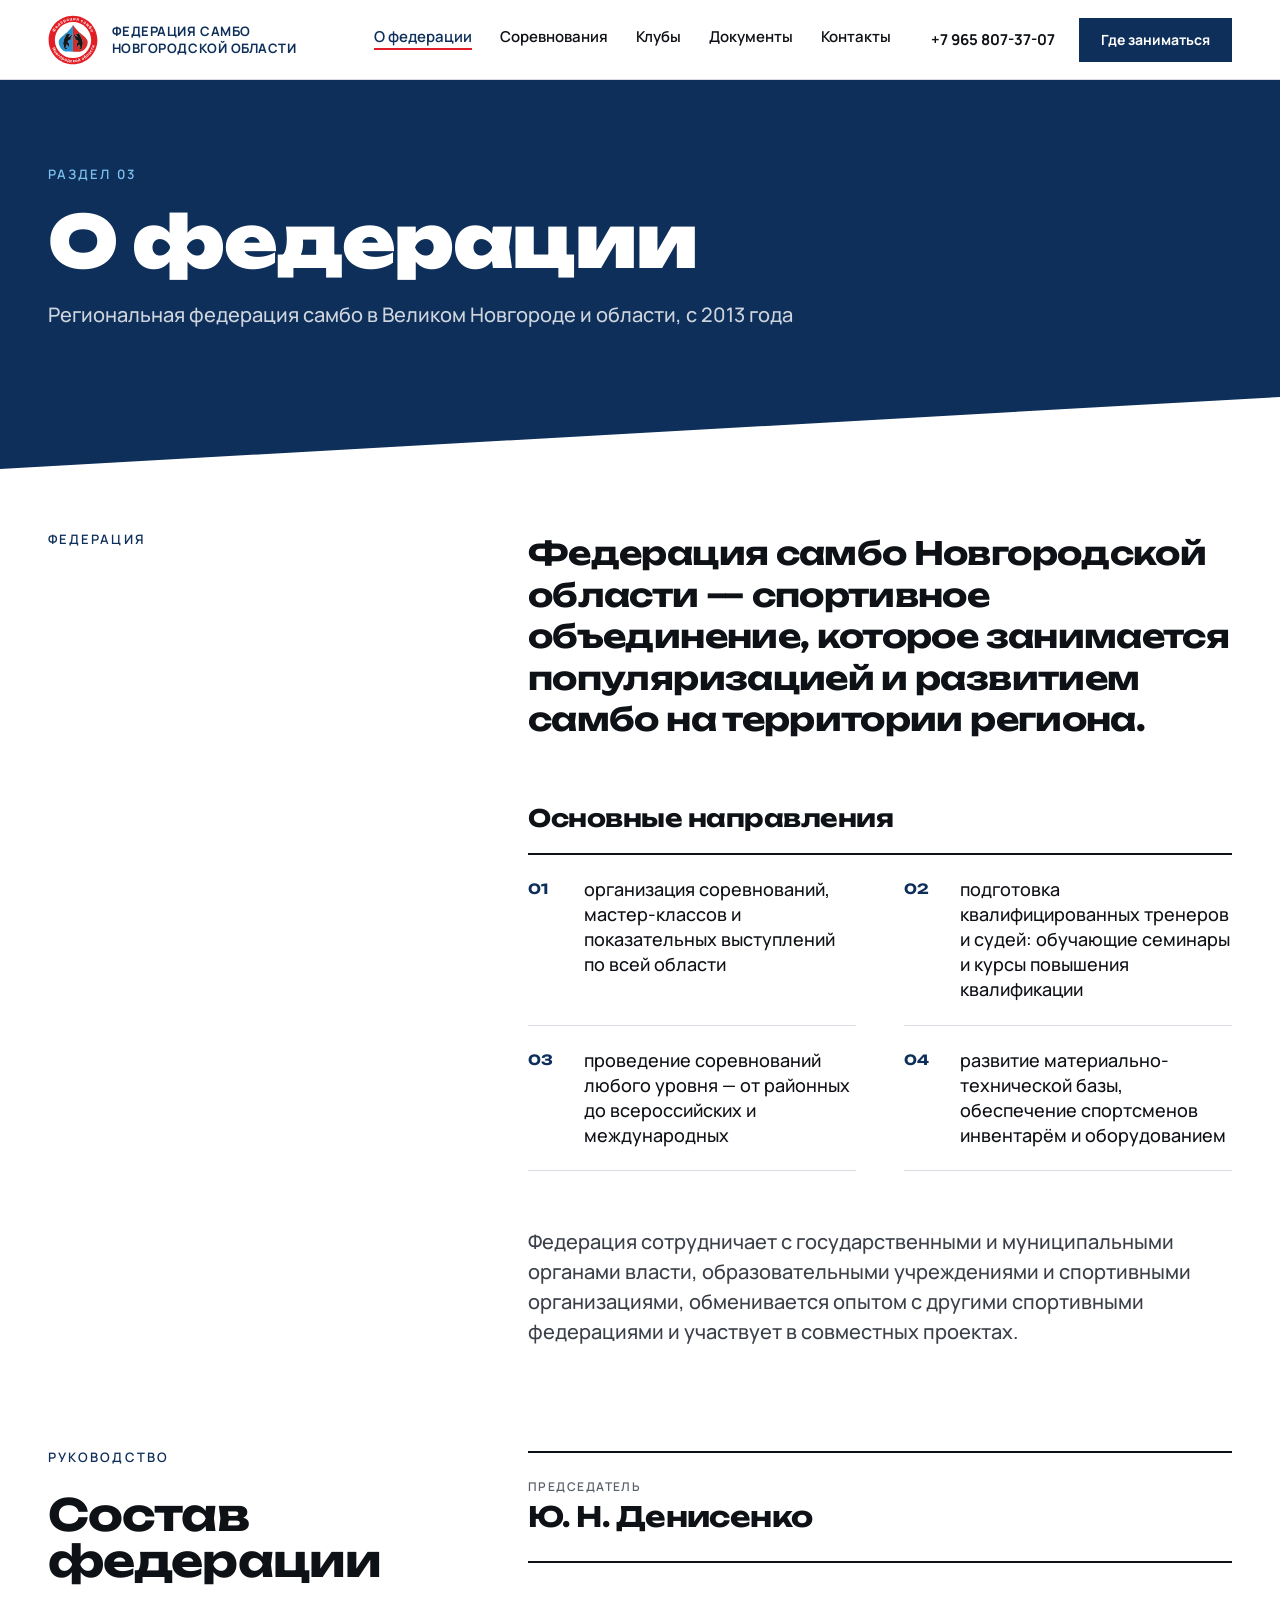
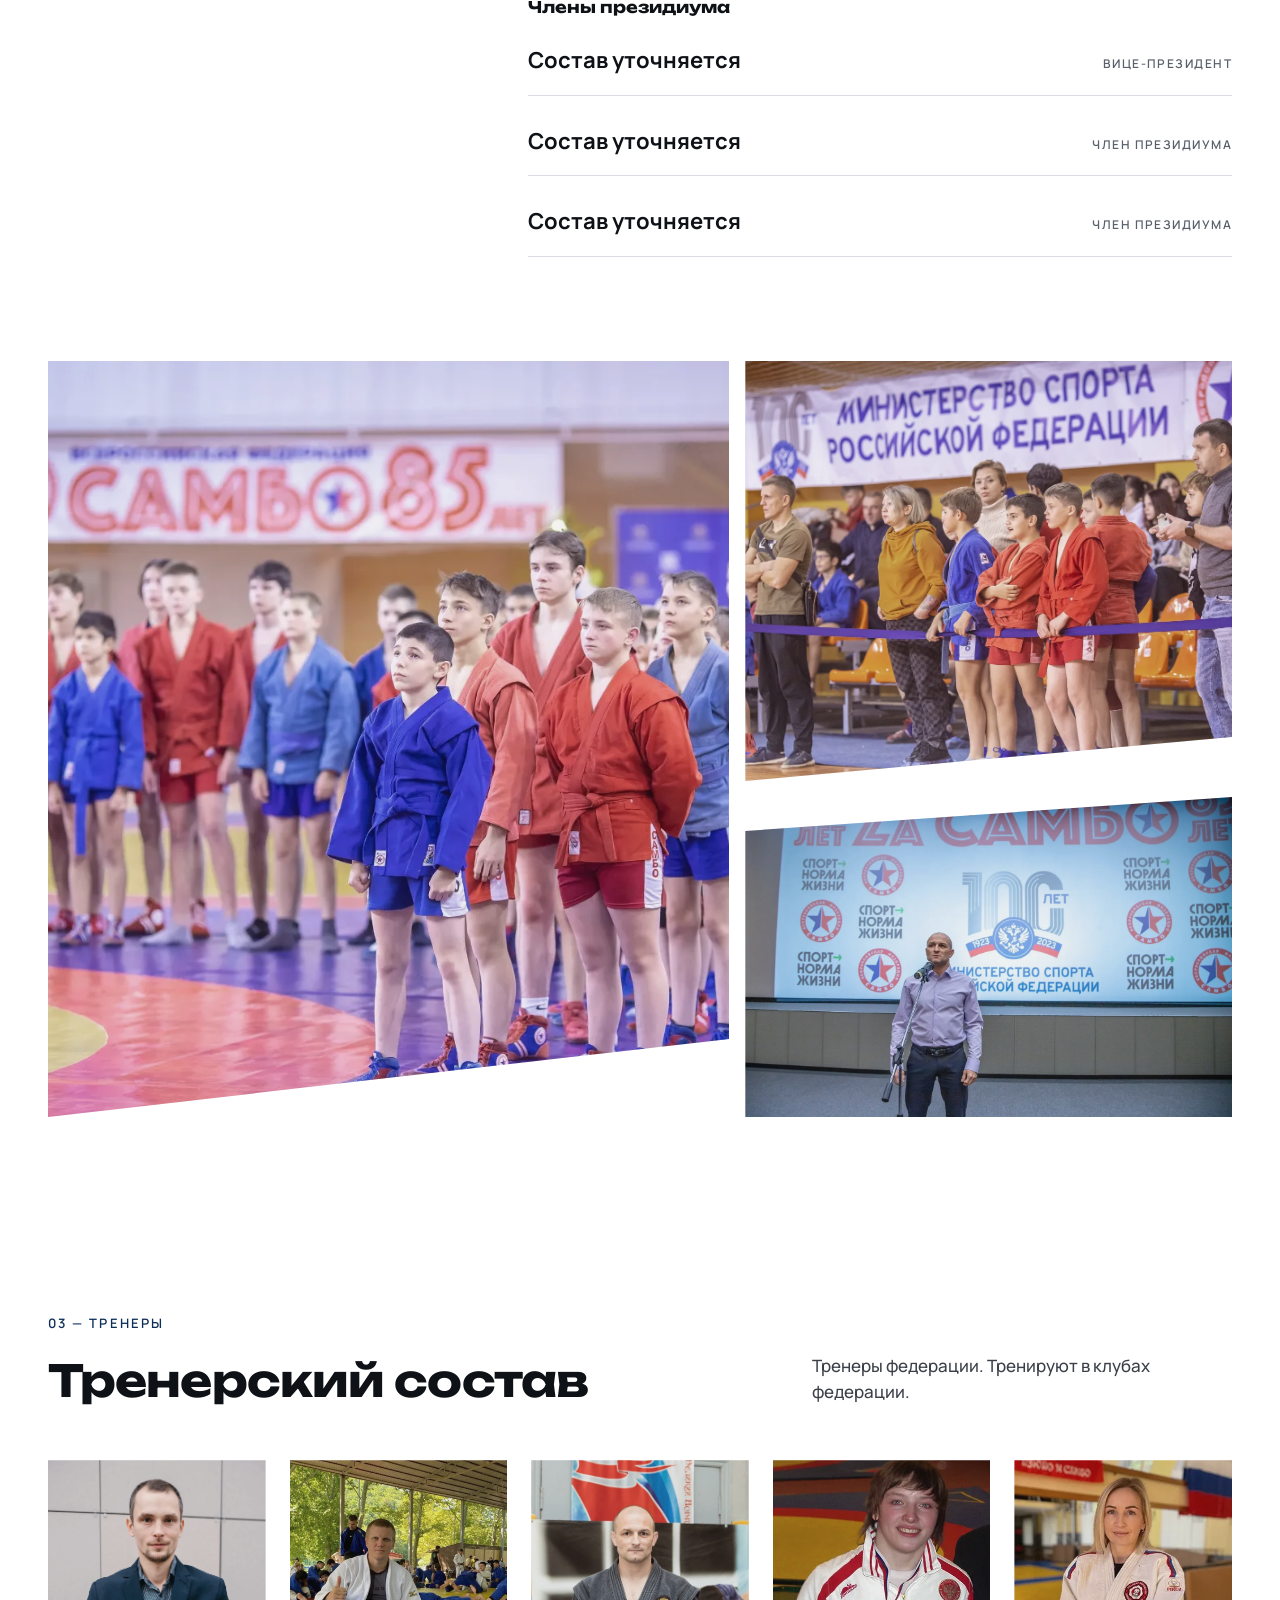
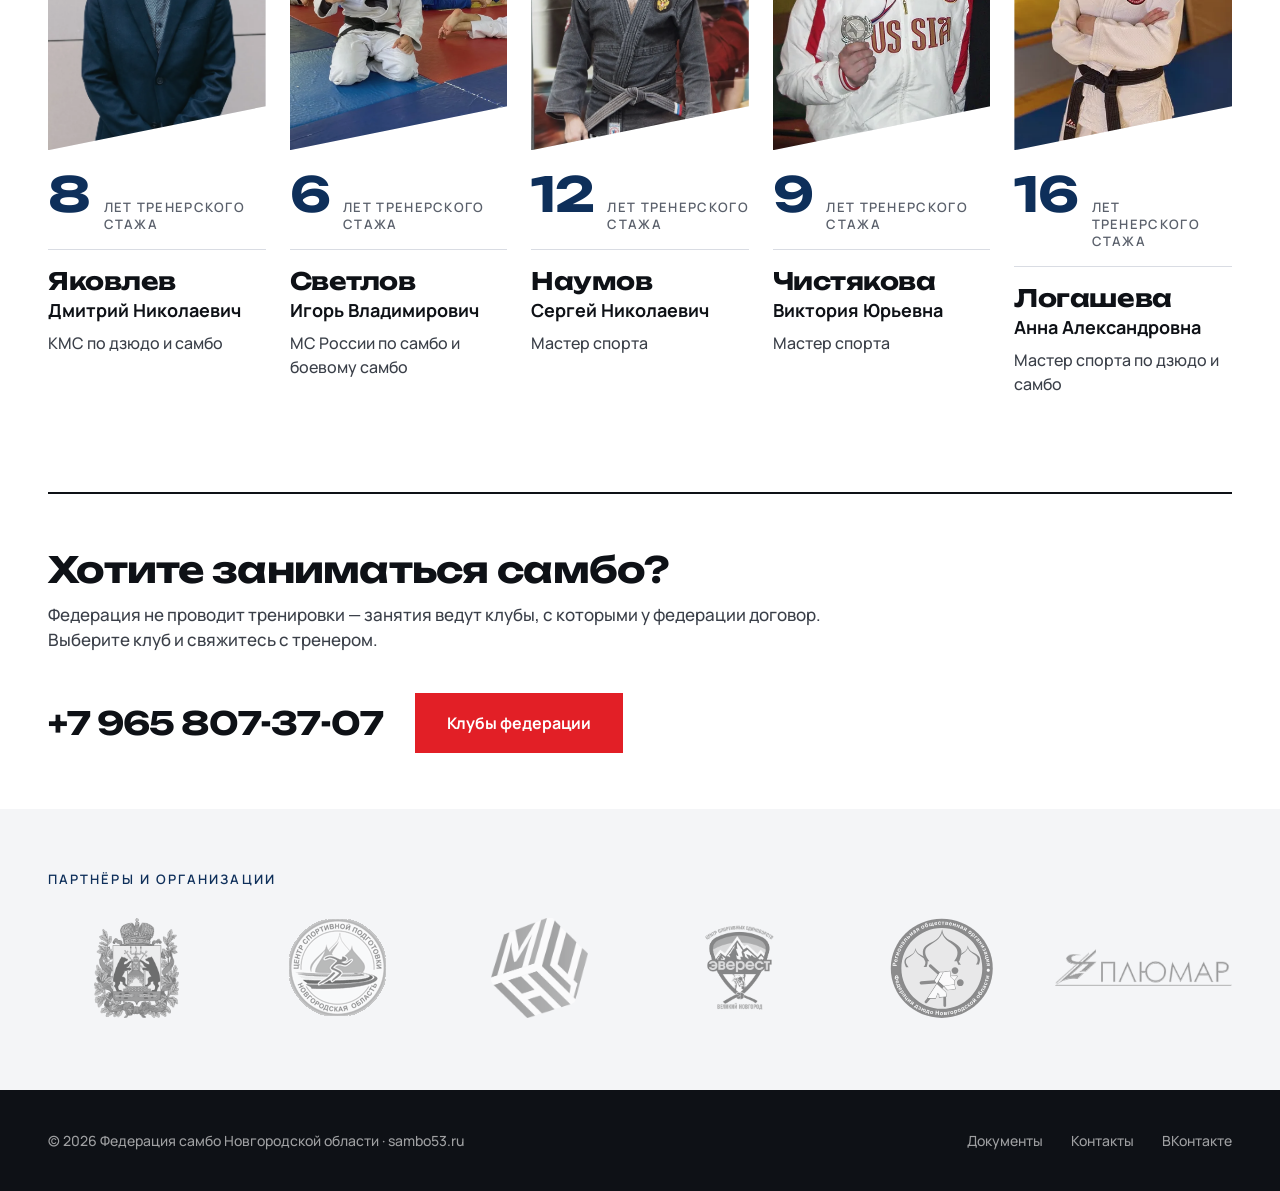
==== about.html @ 4a356601 "Сайт Федерации самбо Новгородской области — драфт 05.10.2026 Близнец judo53: та же разметка и сборщи" ====
<!doctype html>
<html lang="ru">
<head>
<meta charset="utf-8">
<meta name="viewport" content="width=device-width, initial-scale=1">
<title>О федерации — Федерация самбо Новгородской области</title>
<meta name="description" content="Федерация самбо Новгородской области: задачи, руководство, тренерский состав.">
<link rel="preconnect" href="https://fonts.googleapis.com">
<link rel="preconnect" href="https://fonts.gstatic.com" crossorigin>
<link href="https://fonts.googleapis.com/css2?family=Unbounded:wght@500;700;900&family=Manrope:wght@400;500;600;700&display=swap" rel="stylesheet">
<link rel="stylesheet" href="assets/site.css">
</head>
<body>
<header class="top wrap">
  <a class="brand" href="index.html">
    <img src="images/logo.svg" alt="Логотип федерации самбо Новгородской области">
    <span>Федерация самбо<br>Новгородской области</span>
  </a>
  <nav class="nav"><a href="about.html" class="active">О федерации</a><a href="events.html">Соревнования</a><a href="index.html#clubs">Клубы</a><a href="documents.html">Документы</a><a href="contacts.html">Контакты</a></nav>
  <div class="top-right">
    <a class="tel" href="tel:+79658073707">+7 965 807-37-07</a>
    <a class="btn btn-blue" href="index.html#clubs">Где заниматься</a>
    <a class="tel-sm" href="tel:+79658073707" aria-label="Позвонить">Тел</a>
    <button class="burger" aria-label="Меню" onclick="document.getElementById('mnav').classList.toggle('open')"><span></span><span></span><span></span></button>
  </div>
</header>
<nav class="mnav" id="mnav" onclick="this.classList.remove('open')"><a href="about.html" class="active">О федерации</a><a href="events.html">Соревнования</a><a href="index.html#clubs">Клубы</a><a href="documents.html">Документы</a><a href="contacts.html">Контакты</a></nav>
<section class="phero">
  <div class="eyebrow light">Раздел 03</div>
  <h1>О федерации</h1>
  <p>Региональная федерация самбо в Великом Новгороде и области, с 2013 года</p>
</section>
<section class="sec two">
  <div class="eyebrow">Федерация</div>
  <div>
    <p class="about-big">Федерация самбо Новгородской области — спортивное объединение, которое занимается популяризацией и развитием самбо на территории региона.</p>
    <h3 style="margin-top:64px">Основные направления</h3>
    <div class="tasks"><div><span>01</span><span>организация соревнований, мастер-классов и показательных выступлений по всей области</span></div><div><span>02</span><span>подготовка квалифицированных тренеров и судей: обучающие семинары и курсы повышения квалификации</span></div><div><span>03</span><span>проведение соревнований любого уровня — от районных до всероссийских и международных</span></div><div><span>04</span><span>развитие материально-технической базы, обеспечение спортсменов инвентарём и оборудованием</span></div></div>
    <p class="about-p">Федерация сотрудничает с государственными и муниципальными органами власти, образовательными учреждениями и спортивными организациями, обменивается опытом с другими спортивными федерациями и участвует в совместных проектах.</p>
  </div>
</section>
<section id="leadership" class="sec two" style="padding-top:0;align-items:start">
  <div><div class="eyebrow">Руководство</div><h2>Состав федерации</h2></div>
  <div class="lead-list">
    <div class="lead-card head"><div class="role">Председатель</div><div class="name">Ю. Н. Денисенко</div></div>
    <div class="lead-h">Члены президиума</div>
    <div class="lead-card"><div class="name">Состав уточняется</div><div class="role">Вице-президент</div></div>
    <div class="lead-card"><div class="name">Состав уточняется</div><div class="role">Член президиума</div></div>
    <div class="lead-card"><div class="name">Состав уточняется</div><div class="role">Член президиума</div></div>
  </div>
</section>
<section class="about-photos"><div class="photo"><img src="images/sambo-velikiy-novgorod-1.webp" alt="Самбо в Великом Новгороде"></div><div class="photo"><img src="images/sambo-velikiy-novgorod-4.webp" alt="Самбо в Великом Новгороде"></div><div class="photo"><img src="images/sambo-velikiy-novgorod-6.webp" alt="Самбо в Великом Новгороде"></div></section>
<section id="coaches">
  <div class="coaches-head">
    <div><div class="eyebrow">03 — Тренеры</div><h2>Тренерский состав</h2></div>
    <p>Тренеры федерации. Тренируют в клубах федерации.</p>
  </div>
  <div class="coaches n5"><div class="coach">
      <div class="photo"><img src="images/trener-yakovlev-dmitrii-nikolaevich.webp" alt="Яковлев Дмитрий Николаевич"></div>
      <div class="exp"><b>8</b><span>лет тренерского<br>стажа</span></div>
      <div><h3>Яковлев</h3><div class="fn">Дмитрий Николаевич</div><div class="rank">КМС по дзюдо и самбо</div></div>
    </div><div class="coach">
      <div class="photo"><img src="images/trener-svetlov-igor-vladimirovich.webp" alt="Светлов Игорь Владимирович"></div>
      <div class="exp"><b>6</b><span>лет тренерского<br>стажа</span></div>
      <div><h3>Светлов</h3><div class="fn">Игорь Владимирович</div><div class="rank">МС России по самбо и боевому самбо</div></div>
    </div><div class="coach">
      <div class="photo"><img src="images/trener-naumov-sergei-nikolaevich.webp" alt="Наумов Сергей Николаевич"></div>
      <div class="exp"><b>12</b><span>лет тренерского<br>стажа</span></div>
      <div><h3>Наумов</h3><div class="fn">Сергей Николаевич</div><div class="rank">Мастер спорта</div></div>
    </div><div class="coach">
      <div class="photo"><img src="images/trener-chistyakova-viktoriya-yurievna.webp" alt="Чистякова Виктория Юрьевна"></div>
      <div class="exp"><b>9</b><span>лет тренерского<br>стажа</span></div>
      <div><h3>Чистякова</h3><div class="fn">Виктория Юрьевна</div><div class="rank">Мастер спорта</div></div>
    </div><div class="coach">
      <div class="photo"><img src="images/trener-logashova-anna-aleksandrovna.webp" alt="Логашева Анна Александровна"></div>
      <div class="exp"><b>16</b><span>лет тренерского<br>стажа</span></div>
      <div><h3>Логашева</h3><div class="fn">Анна Александровна</div><div class="rank">Мастер спорта по дзюдо и самбо</div></div>
    </div></div>
</section>
<section class="cta-strip">
  <div><h2>Хотите заниматься самбо?</h2><div class="sub">Федерация не проводит тренировки — занятия ведут клубы, с которыми у федерации договор.<br>Выберите клуб и свяжитесь с тренером.</div></div>
  <div class="right"><a class="tel" href="tel:+79658073707">+7 965 807-37-07</a><a class="btn btn-gold" href="index.html#clubs">Клубы федерации</a></div>
</section>
<section class="partners">
  <div class="eyebrow">Партнёры и организации</div>
  <div class="grid"><div class="p"><img src="images/partners-minsporta.png" alt="Министерство спорта Новгородской области" title="Министерство спорта Новгородской области" loading="lazy"></div><div class="p"><img src="images/partners-csp.png" alt="Центр спортивной подготовки" title="Центр спортивной подготовки" loading="lazy"></div><div class="p"><img src="images/partners-nmc.png" alt="Новгородский молодёжный центр" title="Новгородский молодёжный центр" loading="lazy"></div><div class="p"><img src="images/partners-everest.png" alt="Спортивный клуб «Эверест»" title="Спортивный клуб «Эверест»" loading="lazy"></div><div class="p"><img src="images/partners-judo.svg" alt="Федерация дзюдо Новгородской области" title="Федерация дзюдо Новгородской области" loading="lazy"></div><div class="p"><img src="images/partners-plumar.png" alt="«Плюмар»" title="«Плюмар»" loading="lazy"></div></div>
</section>
<footer>
  <div>© 2026 Федерация самбо Новгородской области · sambo53.ru</div>
  <div class="fl"><a href="documents.html">Документы</a><a href="contacts.html">Контакты</a><a href="https://vk.com/public176636064">ВКонтакте</a></div>
</footer>
</body>
</html>
---- assets/site.css ----
:root{
  /* тема самбо. --blue — основной (тёмные секции, акцентный текст), --gold — акцент (кнопки, линии, подчёркивания),
     --on-gold — текст на кнопке-акценте, --gold-text — акцентный текст на тёмном фоне. Разметка общая с judo53. */
  --blue:#0E2F5A; --blue-2:#17406F; --ink:#0E1116; --gold:#E21F26; --on-gold:#fff; --gold-text:#7CC0EE;
  --text:#3a3f48; --muted:#5a606b; --line:#d9dce3; --line-dark:#c9cdd6; --soft:#F4F5F7;
  --pad:48px;
}
*{box-sizing:border-box}
html{scroll-behavior:smooth}
body{margin:0;background:#fff;color:var(--ink);font:500 17px/1.5 Manrope,system-ui,sans-serif;-webkit-font-smoothing:antialiased;overflow-x:hidden}
a{color:inherit;text-decoration:none}
img{display:block;max-width:100%}
h1,h2,h3{margin:0;font-family:Unbounded,Manrope,sans-serif;letter-spacing:-.02em}
.wrap{padding-inline:var(--pad)}
.eyebrow{font:600 13px/1 Manrope,sans-serif;letter-spacing:.16em;text-transform:uppercase;color:var(--blue)}
.eyebrow.light{color:var(--gold-text)}
h2{font-size:44px;line-height:1.05;font-weight:700;margin-top:28px}
h3{font-size:24px;line-height:1.15;font-weight:700}
.lead{margin:24px 0 0;font-size:17px;color:var(--text)}
.btn{display:inline-flex;align-items:center;justify-content:center;height:56px;padding:0 28px;font:700 15px/1 Manrope,sans-serif;transition:.18s;white-space:nowrap;border:0;cursor:pointer}
.btn-blue{background:var(--blue);color:#fff}.btn-blue:hover{background:var(--ink)}
.btn-gold{background:var(--gold);color:var(--on-gold);height:60px;padding:0 32px;font-size:16px}.btn-gold:hover{background:#fff;color:var(--ink)}
.btn-line{border:2px solid rgba(255,255,255,.7);color:#fff;height:60px;padding:0 32px;font-size:16px;background:transparent}.btn-line:hover{background:#fff;color:var(--blue);border-color:#fff}
.btn-line-sm{border:2px solid rgba(255,255,255,.5);color:#fff;height:52px;padding:0 24px;background:transparent}.btn-line-sm:hover{background:#fff;color:var(--blue);border-color:#fff}
.link{font:700 16px/1 Manrope,sans-serif;color:var(--blue);border-bottom:2px solid var(--blue);padding-bottom:6px}.link:hover{border-color:var(--gold)}
.photo{position:relative;overflow:hidden;background:var(--soft)}
.photo img{width:100%;height:100%;object-fit:cover;filter:saturate(.85) contrast(.95) brightness(.98)}
.dark .photo{background:var(--blue-2)}

/* шапка */
.top{height:80px;display:flex;align-items:center;gap:40px;border-bottom:1px solid var(--line);background:#fff;position:sticky;top:env(safe-area-inset-top,0px);z-index:40}
.brand{display:flex;align-items:center;gap:14px}
.brand img{height:50px;width:auto}
.brand span{font:700 13px/1.25 Manrope,sans-serif;color:var(--blue);text-transform:uppercase;letter-spacing:.04em}
.nav{display:flex;gap:28px;margin-left:auto;font:600 15px/1 Manrope,sans-serif}
.nav a:hover{color:var(--blue)}
.top-right{display:flex;align-items:center;gap:24px}
.top-right .tel{font:700 15px/1 Manrope,sans-serif}
.top .btn{height:44px;padding:0 22px;font-size:14px}
.burger{display:none;width:44px;height:44px;background:var(--blue);border:0;flex-direction:column;justify-content:center;align-items:center;gap:5px;padding:0;cursor:pointer}
.burger span{display:block;width:20px;height:2px;background:#fff}
.tel-sm{display:none;width:44px;height:44px;align-items:center;justify-content:center;font:700 12px/1 Manrope,sans-serif;color:var(--blue);border:1.5px solid var(--blue)}
.mnav{display:none;position:fixed;inset:64px 0 0;background:var(--blue);color:#fff;z-index:39;padding:28px 20px;flex-direction:column;gap:6px}
.mnav a{font:700 22px/1.2 Unbounded,sans-serif;padding:14px 0;border-bottom:1px solid rgba(255,255,255,.18)}
.mnav.open{display:flex}

/* первый экран */
.hero{position:relative;min-height:640px;background:var(--blue);color:#fff;overflow:hidden}
.hero .photo{position:absolute;right:0;top:0;width:50%;height:100%;clip-path:polygon(84px 0,100% 0,100% 100%,0 100%)}
.hero .photo .line{position:absolute;left:-40px;top:50%;width:130%;height:3px;background:var(--gold);transform:rotate(-6deg);pointer-events:none}
.hero-text{position:relative;z-index:3;padding:88px 0;max-width:640px;display:flex;flex-direction:column;gap:28px}
.hero h1{font-size:64px;line-height:1;font-weight:900}
.hero p{margin:0;max-width:520px;font-size:20px;line-height:1.45;color:rgba(255,255,255,.86)}
.hero-btns{display:flex;gap:16px;margin-top:8px;flex-wrap:wrap}
.hero-nums{position:relative;z-index:3;display:flex;gap:56px;padding:64px 0 48px}
.num b{display:block;font:700 56px/1 Unbounded,sans-serif}
.num span{display:block;margin-top:8px;font:500 14px/1.3 Manrope,sans-serif;color:rgba(255,255,255,.7)}

.two{display:grid;grid-template-columns:400px 1fr;gap:80px}

/* расписание */
#schedule{padding:104px var(--pad) 96px}
#schedule h2{margin-bottom:48px}
.thead{display:grid;grid-template-columns:240px 1fr 260px;padding-bottom:14px;border-bottom:2px solid var(--ink);font:600 12px/1 Manrope,sans-serif;letter-spacing:.12em;text-transform:uppercase;color:var(--muted)}
.trow{display:grid;grid-template-columns:240px 1fr 260px;align-items:center;padding:32px 0;border-bottom:1px solid var(--line)}
.trow .age{font:700 52px/1 Unbounded,sans-serif;letter-spacing:-.03em;color:var(--blue);white-space:nowrap}
.trow .name{font:700 20px/1.2 Manrope,sans-serif}
.trow .days{margin-top:6px;font-size:16px;color:var(--text)}
.trow .time{font:700 28px/1 Unbounded,sans-serif;letter-spacing:-.02em}
.hall-grid{display:grid;grid-template-columns:1fr 1fr;gap:48px;margin-top:64px;align-items:stretch}
.hall .photo{height:360px;clip-path:polygon(0 44px,100% 0,100% 100%,0 100%)}
.hall h3{margin-top:20px;font-size:32px}
.hall .addr{margin-top:8px;font-size:18px;line-height:1.45;color:var(--text)}
.first{display:flex;flex-direction:column;justify-content:space-between;border-top:2px solid var(--ink);padding-top:24px}
.first .list{display:flex;flex-direction:column;margin-top:24px;font-size:18px;line-height:1.4}
.first .list div{display:grid;grid-template-columns:48px 1fr;padding:16px 0;border-bottom:1px solid var(--line)}
.first .list div:last-child{border:0}
.first .list span:first-child{font:700 14px/1.6 Unbounded,sans-serif;color:var(--blue)}
.first-foot{display:flex;align-items:center;justify-content:space-between;gap:24px;margin-top:24px;flex-wrap:wrap}
.first-foot p{margin:0;font-size:15px;color:var(--text)}
.first-foot p a{font-weight:700;color:var(--ink)}
.first-foot .btn{height:64px;padding:0 36px;font-size:17px}

/* тёмные секции с косым верхом */
.dark{position:relative;background:var(--blue);color:#fff;overflow:hidden}
.dark::before{content:"";position:absolute;left:0;top:0;width:100%;height:150px;background:#fff;clip-path:polygon(0 0,100% 0,0 100%);z-index:1}
.dark>.inner{position:relative;z-index:2}

/* календарь */
#calendar{padding:200px var(--pad) 104px}
#calendar .lead{color:rgba(255,255,255,.72)}
.cal{border-top:1px solid rgba(255,255,255,.3)}
.crow{display:grid;grid-template-columns:260px 1fr 180px;align-items:baseline;gap:24px;padding:30px 0;border-bottom:1px solid rgba(255,255,255,.3)}
.crow .d{font:700 44px/1 Unbounded,sans-serif;letter-spacing:-.03em;white-space:nowrap}
.crow .d small{font:500 16px/1 Manrope,sans-serif;color:rgba(255,255,255,.6);margin-left:10px}
.crow .t{font:700 20px/1.3 Manrope,sans-serif}
.crow .lvl{font:600 13px/1.4 Manrope,sans-serif;letter-spacing:.06em;text-transform:uppercase;color:var(--gold-text);text-align:right}

/* календарь: место и прошедшие */
.crow .place{margin-top:6px;font-size:14px;color:rgba(255,255,255,.55)}
.crow.past{opacity:.45}
.cal-lg .crow .place{color:var(--muted)}
.cal-lg .crow.past{opacity:.5}
/* клубы */
.clubs{display:grid;gap:24px}
.club{border-top:2px solid var(--ink);padding-top:24px}
.club h3{font-size:28px}
.club p{margin:14px 0 0;font-size:17px;color:var(--text);max-width:560px}
.club-links{display:flex;align-items:center;gap:28px;margin-top:24px;flex-wrap:wrap}
.club-links .tel{font:700 22px/1 Unbounded,sans-serif;letter-spacing:-.02em}
.doc-row .sub{margin-top:6px;font:500 15px/1.4 Manrope,sans-serif;color:var(--muted)}
/* тренеры */
#coaches{padding:104px var(--pad) 96px}
.coaches-head{display:flex;align-items:flex-end;justify-content:space-between;gap:40px;margin-bottom:56px;flex-wrap:wrap}
.coaches-head p{margin:0;max-width:420px;font-size:17px;color:var(--text)}
.coaches{display:grid;grid-template-columns:repeat(3,1fr);gap:32px}
.coach .photo{aspect-ratio:3/4;clip-path:polygon(0 0,100% 0,100% calc(100% - 44px),0 100%)}
.coach .photo img{object-position:center 15%}
.coach .exp{display:flex;align-items:baseline;gap:14px;margin-top:20px;padding-bottom:16px;border-bottom:1px solid var(--line)}
.coach .exp b{font:700 56px/1 Unbounded,sans-serif;letter-spacing:-.03em;color:var(--blue)}
.coach .exp span{font:600 13px/1.3 Manrope,sans-serif;letter-spacing:.1em;text-transform:uppercase;color:var(--muted)}
.coach h3{margin-top:18px}
.coach .fn{font:700 20px/1.2 Manrope,sans-serif;margin-top:4px}
.coach .rank{margin-top:10px;font-size:16px;color:var(--text)}

/* результаты */
#results{background:var(--soft);padding:96px var(--pad)}
.plist{border-top:2px solid var(--ink)}
.prow{display:grid;grid-template-columns:1fr 200px 140px;align-items:center;gap:24px;padding:26px 0;border-bottom:1px solid var(--line-dark)}
.prow:hover{color:var(--blue)}
.prow .t{font:700 22px/1.25 Manrope,sans-serif}
.prow .d{font-size:15px;color:var(--muted)}
.prow .pdf{font:700 13px/1 Manrope,sans-serif;letter-spacing:.08em;text-transform:uppercase;border-bottom:2px solid var(--gold);padding-bottom:4px;justify-self:end;white-space:nowrap}

/* о федерации */
#about{padding:120px var(--pad)}
#about .two{align-items:start}
#about p{margin:0;font:700 40px/1.2 Unbounded,sans-serif;letter-spacing:-.02em;text-wrap:pretty}
#about .links{display:flex;gap:32px;margin-top:48px;flex-wrap:wrap}
.mosaic{display:grid;grid-template-columns:repeat(12,1fr);grid-template-rows:300px 300px;gap:16px;margin-top:80px}
.mosaic .photo:nth-child(1){grid-column:1/6;grid-row:1/3;clip-path:polygon(0 0,100% 0,100% calc(100% - 62px),0 100%)}
.mosaic .photo:nth-child(2){grid-column:6/10;grid-row:1;clip-path:polygon(0 0,100% 0,100% calc(100% - 40px),0 100%)}
.mosaic .photo:nth-child(3){grid-column:10/13;grid-row:1;clip-path:polygon(0 0,100% 0,100% calc(100% - 32px),0 100%)}
.mosaic .photo:nth-child(4){grid-column:6/9;grid-row:2;clip-path:polygon(0 32px,100% 0,100% 100%,0 100%)}
.mosaic .photo:nth-child(5){grid-column:9/13;grid-row:2;clip-path:polygon(0 42px,100% 0,100% 100%,0 100%)}

/* контакты */
#contacts{padding:200px var(--pad) 104px}
#contacts .two{grid-template-columns:1fr 1fr}
#contacts .big{display:block;margin-top:36px;font:700 56px/1 Unbounded,sans-serif;letter-spacing:-.03em}
#contacts .big:hover{color:var(--gold-text)}
.form{display:grid;grid-template-columns:1fr 1fr;gap:16px;margin-top:40px}
.form input{height:60px;padding:0 20px;background:transparent;border:2px solid rgba(255,255,255,.4);color:#fff;font:600 17px/1 Manrope,sans-serif;outline:none;border-radius:0;width:100%}
.form input::placeholder{color:rgba(255,255,255,.5)}
.form input:focus{border-color:var(--gold)}
.form button{grid-column:1/3;height:60px;background:var(--gold);color:var(--ink);border:0;font:700 17px/1 Manrope,sans-serif;cursor:pointer}
.form button:hover{background:#fff}
.msgs{display:flex;gap:12px;margin-top:16px}
.msgs a{flex:1;display:flex;align-items:center;justify-content:center;height:52px;border:2px solid rgba(255,255,255,.4);color:#fff;font:700 14px/1.2 Manrope,sans-serif;text-align:center}
.msgs a:hover{background:#fff;color:var(--blue);border-color:#fff}
.clist{display:flex;flex-direction:column;gap:10px;margin-top:40px;font-size:17px}
.clist a{border-bottom:1px solid rgba(255,255,255,.4);align-self:flex-start;padding-bottom:2px}
.clist a:hover{color:var(--gold-text)}
.clist div{color:rgba(255,255,255,.72);margin-top:6px}
.map{min-height:560px;clip-path:polygon(0 46px,100% 0,100% 100%,0 100%);background:var(--blue-2);position:relative}
.map iframe{position:absolute;inset:0;width:100%;height:100%;border:0}

footer{background:var(--ink);color:rgba(255,255,255,.6);padding:40px var(--pad);display:flex;justify-content:space-between;align-items:center;gap:20px;font-size:14px;flex-wrap:wrap}
footer .fl{display:flex;gap:28px;flex-wrap:wrap}
footer a:hover{color:#fff}

/* ───── планшет ───── */
@media(max-width:1100px){
  :root{--pad:32px}
  .two,#contacts .two{grid-template-columns:1fr;gap:48px}
  .hero h1{font-size:60px}
  .coaches{grid-template-columns:1fr 1fr}
  .nav{display:none}
  .burger{display:flex}
  .top-right .tel{display:none}
  .hall-grid{grid-template-columns:1fr;gap:40px}
  .mosaic{grid-template-rows:240px 240px}
}
/* ───── телефон ───── */
@media(max-width:640px){
  :root{--pad:20px}
  .top{height:64px;gap:12px}
  .brand img{height:38px}
  .brand span{font-size:11px}
  .top-right{gap:8px}
  .top-right .btn{display:none}
  .tel-sm{display:flex}
  h2{font-size:28px;line-height:1.1;margin-top:16px}
  h3{font-size:18px}
  .eyebrow{font-size:11px}
  .lead{font-size:15px;margin-top:14px}
  .btn{height:56px;width:100%}
  .btn-gold,.btn-line{padding:0 20px;font-size:16px}
  .hero{min-height:0;display:flex;flex-direction:column}
  .hero .photo{order:10;position:relative;width:auto;height:320px;margin:32px calc(-1*var(--pad)) 0;clip-path:polygon(0 32px,100% 0,100% 100%,0 100%)}
  .hero .photo .line{left:-20px;top:55%}
  .hero-text{padding:36px 0 0;gap:20px}
  .hero h1{font-size:42px;line-height:1}
  .hero p{font-size:16px}
  .hero-btns{flex-direction:column;gap:10px}
  .hero-nums{gap:28px;padding:36px 0 0}
  .num b{font-size:36px}
  .num span{font-size:12px}
  #schedule{padding:56px var(--pad) 48px}
  #schedule h2{margin-bottom:28px}
  .thead{display:none}
  .trow{grid-template-columns:112px 1fr;gap:16px;padding:22px 0;align-items:start}
  .trow .age{font-size:34px}
  .trow .name{font-size:16px}
  .trow .days{font-size:14px}
  .trow .time{font-size:20px;grid-column:2;margin-top:8px}
  .hall-grid{margin-top:32px;gap:32px}
  .hall .photo{height:240px;margin:0 calc(-1*var(--pad));clip-path:polygon(0 26px,100% 0,100% 100%,0 100%)}
  .hall h3{margin-top:16px}
  .hall .addr{font-size:15px;margin-top:6px}
  .first{padding-top:20px}
  .first .list{margin-top:12px;font-size:15px}
  .first .list div{grid-template-columns:36px 1fr;padding:12px 0}
  .first .list span:first-child{font-size:12px}
  .first-foot{margin-top:20px}
  .first-foot p{display:none}
  .dark::before{height:40px}
  #calendar{padding:80px var(--pad) 48px}
  .crow{grid-template-columns:1fr;gap:8px;padding:20px 0}
  .crow .d{font-size:32px}
  .crow .d small{font-size:14px;margin-left:8px}
  .crow .t{font-size:16px}
  .crow .lvl{text-align:left;font-size:11px}
  #coaches{padding:56px var(--pad) 48px}
  .coaches-head{margin-bottom:28px}
  .coaches{grid-template-columns:1fr;gap:28px}
  .coach{display:grid;grid-template-columns:132px 1fr;gap:6px 16px;align-items:start}
  .coach .photo{grid-row:1/3}
  .coach .exp,.coach>div:last-child{grid-column:2}
  .coach .photo{clip-path:polygon(0 0,100% 0,100% calc(100% - 16px),0 100%)}
  .coach .exp{margin-top:10px;gap:10px;padding-bottom:0;border:0}
  .coach .exp b{font-size:32px}
  .coach .exp span{font-size:11px}
  .coach h3{margin-top:0}
  .coach .fn{font-size:15px;margin-top:2px}
  .coach .rank{font-size:14px;margin-top:8px}
  #results{padding:48px var(--pad)}
  .prow{grid-template-columns:1fr;gap:8px;padding:18px 0}
  .prow .t{font-size:17px}
  .prow .d{font-size:13px}
  .prow .pdf{justify-self:start;font-size:12px}
  #about{padding:56px var(--pad)}
  #about p{font-size:22px;line-height:1.3}
  #about .links{margin-top:24px;gap:20px}
  .mosaic{grid-template-columns:repeat(6,1fr);grid-template-rows:200px 130px 130px;gap:8px;margin:36px calc(-1*var(--pad)) 0}
  .mosaic .photo:nth-child(1){grid-column:1/7;grid-row:1;clip-path:polygon(0 0,100% 0,100% calc(100% - 26px),0 100%)}
  .mosaic .photo:nth-child(2){grid-column:1/4;grid-row:2;clip-path:polygon(0 0,100% 0,100% calc(100% - 14px),0 100%)}
  .mosaic .photo:nth-child(3){grid-column:4/7;grid-row:2;clip-path:polygon(0 14px,100% 0,100% 100%,0 100%)}
  .mosaic .photo:nth-child(4){grid-column:1/3;grid-row:3;clip-path:polygon(0 0,100% 0,100% calc(100% - 12px),0 100%)}
  .mosaic .photo:nth-child(5){grid-column:3/7;grid-row:3;clip-path:polygon(0 18px,100% 0,100% 100%,0 100%)}
  #contacts{padding:80px var(--pad) 48px}
  #contacts .big{font-size:clamp(22px,7.4vw,30px);margin-top:24px;white-space:nowrap}
  .form{grid-template-columns:1fr;gap:10px;margin-top:28px}
  .form input,.form button{height:56px;font-size:16px}
  .form button{grid-column:1}
  .msgs{flex-direction:column;gap:10px;margin-top:20px}
  .msgs a{flex:none}
  .msgs a{font-size:15px}
  .clist{margin-top:28px;font-size:16px}
  .map{min-height:220px;margin:32px calc(-1*var(--pad)) 0;clip-path:polygon(0 22px,100% 0,100% 100%,0 100%)}
  footer{padding:28px var(--pad);flex-direction:column;align-items:flex-start;font-size:13px}
}

/* ───── общие куски внутренних страниц ───── */
.nav a.active,.mnav a.active{color:var(--blue);border-bottom:2px solid var(--gold);padding-bottom:4px}
.mnav a.active{color:var(--gold-text);border-bottom-color:var(--gold)}
.phero{background:var(--blue);color:#fff;padding:88px var(--pad) 140px;clip-path:polygon(0 0,100% 0,100% calc(100% - 72px),0 100%)}
.phero h1{font-size:72px;line-height:1;font-weight:900;margin-top:24px}
.phero p{margin:24px 0 0;font-size:20px;line-height:1.4;color:rgba(255,255,255,.8)}
.cta-strip{border-top:2px solid var(--ink);margin:0 var(--pad);padding:56px 0;display:flex;align-items:center;justify-content:space-between;gap:40px;flex-wrap:wrap}
.cta-strip h2{font-size:36px;line-height:1.1;margin:0}
.cta-strip .sub{margin-top:12px;color:var(--text)}
.cta-strip .right{display:flex;align-items:center;gap:32px;flex-wrap:wrap}
.cta-strip .tel{font:700 32px/1 Unbounded,sans-serif;letter-spacing:-.03em}
.partners{background:var(--soft);padding:64px var(--pad) 72px}
.partners .grid{display:grid;grid-template-columns:repeat(6,1fr);gap:24px;margin-top:32px}
.partners .p{height:100px;display:flex;align-items:center;justify-content:center;filter:grayscale(1);opacity:.55;transition:.2s}
.partners .p:hover{filter:none;opacity:1}
.partners img{max-height:100px;max-width:100%;object-fit:contain}
.sec{padding:64px var(--pad) 104px}
.sec-head{display:flex;align-items:flex-end;justify-content:space-between;gap:40px;margin-bottom:40px;flex-wrap:wrap}
.sec-head p{margin:0;max-width:420px;color:var(--text)}
/* о федерации */
.about-big{margin:0;font:700 32px/1.3 Unbounded,sans-serif;letter-spacing:-.02em;text-wrap:pretty}
.tasks{display:grid;grid-template-columns:1fr 1fr;column-gap:48px;margin-top:20px;border-top:2px solid var(--ink)}
.tasks div{display:grid;grid-template-columns:56px 1fr;padding:22px 0;border-bottom:1px solid var(--line);font-size:18px;line-height:1.4}
.tasks span:first-child{font:700 14px/1.7 Unbounded,sans-serif;color:var(--blue)}
.about-p{margin:56px 0 0;font-size:20px;color:var(--text);max-width:760px}
.about-photos{padding:0 var(--pad) 96px;display:grid;grid-template-columns:7fr 5fr;grid-template-rows:420px 320px;gap:16px}
.about-photos .photo:nth-child(1){grid-row:1/3;clip-path:polygon(0 0,100% 0,100% calc(100% - 78px),0 100%)}
.about-photos .photo:nth-child(2){clip-path:polygon(0 0,100% 0,100% calc(100% - 44px),0 100%)}
.about-photos .photo:nth-child(3){clip-path:polygon(0 34px,100% 0,100% 100%,0 100%)}
/* события */
.cal-lg{border-top:2px solid var(--ink)}
.cal-lg .crow{grid-template-columns:320px 1fr 220px;gap:32px;padding:34px 0;border-bottom:1px solid var(--line)}
.cal-lg .d{font-size:56px;color:var(--blue)}
.cal-lg .d small{font-size:18px;color:var(--muted);margin-left:12px}
.cal-lg .t{font-size:24px}
.cal-lg .lvl{color:var(--blue)}
.cards{display:grid;grid-template-columns:repeat(4,1fr);gap:24px}
.card{display:flex;flex-direction:column;color:var(--ink)}
.card .photo{aspect-ratio:4/3;clip-path:polygon(0 0,100% 0,100% calc(100% - 30px),0 100%)}
.card .t{margin-top:14px;font:700 18px/1.3 Manrope,sans-serif}
.card .pdf{margin-top:6px;font:600 12px/1 Manrope,sans-serif;letter-spacing:.08em;text-transform:uppercase;color:var(--muted);border-bottom:2px solid var(--gold);align-self:flex-start;padding-bottom:4px}
/* результаты */
.years{display:flex;flex-direction:column;gap:80px}
.year{font:700 120px/1 Unbounded,sans-serif;letter-spacing:-.04em;color:var(--blue)}
.year.dim{color:var(--line)}
.year-l{margin-top:12px;font:600 13px/1 Manrope,sans-serif;letter-spacing:.16em;text-transform:uppercase;color:var(--muted)}
.year-note{border-top:2px solid var(--ink);padding-top:28px;font-size:20px;color:var(--text)}
.year-note a{color:var(--blue);border-bottom:2px solid var(--gold)}
.plist-lg .prow{grid-template-columns:1fr 260px 150px;padding:28px 0;border-bottom:1px solid var(--line)}
.plist-lg .prow .d{font-size:16px}
/* документы */
.doc-head{display:grid;grid-template-columns:1fr 120px 120px 160px;gap:24px;padding-bottom:14px;border-bottom:2px solid var(--ink);font:600 12px/1 Manrope,sans-serif;letter-spacing:.12em;text-transform:uppercase;color:var(--muted)}
.doc-row{display:grid;grid-template-columns:1fr 120px 120px 160px;gap:24px;align-items:center;padding:26px 0;border-bottom:1px solid var(--line)}
.doc-row .t{font:700 22px/1.25 Manrope,sans-serif}
.doc-row .type{font:700 16px/1 Unbounded,sans-serif;color:var(--blue)}
.doc-row .size{color:var(--muted);font-size:16px}
.btn-out{display:inline-flex;align-items:center;justify-content:center;height:48px;border:2px solid var(--blue);color:var(--blue);font:700 14px/1 Manrope,sans-serif}
.btn-out:hover{background:var(--blue);color:#fff}
.doc-note{margin-top:32px;font-size:16px;color:var(--text);max-width:640px}
/* контакты */
.c-grid{padding:64px var(--pad) 96px;display:grid;grid-template-columns:1fr 1fr;gap:64px;align-items:stretch}
.c-list{display:flex;flex-direction:column;gap:40px}
.c-list .l{font:600 12px/1 Manrope,sans-serif;letter-spacing:.12em;text-transform:uppercase;color:var(--muted)}
.c-list .v{display:block;margin-top:12px;font:700 32px/1.2 Unbounded,sans-serif;letter-spacing:-.02em;color:var(--ink)}
.c-list .v.big{font-size:56px;line-height:1;letter-spacing:-.03em}
.c-list a.v:hover{color:var(--blue)}
.c-grid .map{min-height:560px;clip-path:polygon(0 52px,100% 0,100% 100%,0 100%)}
.c-form{background:var(--blue);color:#fff;padding:96px var(--pad);display:grid;grid-template-columns:400px 1fr;gap:80px}
.c-form .lead{color:rgba(255,255,255,.72)}
.c-form .form{grid-template-columns:1fr 1fr 260px;margin-top:0}
.c-form .form button{grid-column:auto}
.c-halls{padding:96px var(--pad) 104px;display:grid;grid-template-columns:400px 1fr;gap:80px;align-items:start}
.c-halls .addr{margin-top:20px;font-size:20px;color:var(--text)}
.c-halls .photo{height:440px;clip-path:polygon(0 0,100% 0,100% calc(100% - 50px),0 100%)}

@media(max-width:1100px){
  .partners .grid{grid-template-columns:repeat(3,1fr)}
  .cards{grid-template-columns:repeat(2,1fr)}
  .about-photos{grid-template-columns:1fr 1fr;grid-template-rows:300px 240px}
  .c-grid,.c-form,.c-halls{grid-template-columns:1fr;gap:40px}
  .c-form .form{grid-template-columns:1fr 1fr}
  .c-form .form button{grid-column:1/3}
  .years>.two{grid-template-columns:1fr;gap:24px}
  .year{font-size:80px}
}
@media(max-width:640px){
  .club h3{font-size:22px}
  .club-links{gap:16px}
  .club-links .btn{width:auto}
  .phero{padding:44px var(--pad) 72px;clip-path:polygon(0 0,100% 0,100% calc(100% - 30px),0 100%)}
  .phero h1{font-size:36px;line-height:1.02;margin-top:16px}
  .phero p{font-size:15px;margin-top:16px}
  .cta-strip{padding:40px 0;gap:20px}
  .cta-strip h2{font-size:24px}
  .cta-strip .tel{font-size:26px}
  .cta-strip .right{width:100%;flex-direction:column;align-items:flex-start;gap:16px}
  .partners{padding:40px var(--pad) 44px}
  .partners .grid{grid-template-columns:repeat(2,1fr);gap:12px;margin-top:20px}
  .partners .p{height:90px}
  .sec{padding:32px var(--pad) 48px}
  .sec-head{margin-bottom:24px}
  .about-big{font-size:22px}
  .tasks{grid-template-columns:1fr}
  .tasks div{grid-template-columns:40px 1fr;font-size:15px;padding:14px 0}
  .about-p{margin-top:32px;font-size:16px}
  .about-photos{padding:0 0 48px;grid-template-columns:1fr;grid-template-rows:220px 180px 180px;gap:8px}
  .about-photos .photo:nth-child(1){grid-row:auto;clip-path:polygon(0 0,100% 0,100% calc(100% - 26px),0 100%)}
  .cal-lg .crow{grid-template-columns:1fr;gap:8px;padding:20px 0}
  .cal-lg .d{font-size:32px}
  .cal-lg .d small{font-size:14px;margin-left:8px}
  .cal-lg .t{font-size:16px}
  .cards{grid-template-columns:1fr;gap:28px}
  .card .photo{aspect-ratio:16/10;clip-path:polygon(0 0,100% 0,100% calc(100% - 22px),0 100%)}
  .years{gap:40px}
  .year{font-size:64px}
  .year-note{font-size:16px;padding-top:20px}
  .plist-lg .prow{grid-template-columns:1fr;gap:8px;padding:18px 0}
  .doc-head{display:none}
  .doc-row{grid-template-columns:1fr;gap:8px;padding:18px 0}
  .doc-row .t{font-size:17px}
  .doc-row .size{display:none}
  .btn-out{width:100%}
  .c-grid{padding:32px var(--pad) 48px}
  .c-list{gap:24px}
  .c-list .v{font-size:20px}
  .c-list .v.big{font-size:clamp(22px,7.4vw,30px);white-space:nowrap}
  .c-grid .map{min-height:220px;margin:0 calc(-1*var(--pad));clip-path:polygon(0 22px,100% 0,100% 100%,0 100%)}
  .c-form{padding:48px var(--pad)}
  .c-form .form{grid-template-columns:1fr}
  .c-form .form button{grid-column:1}
  .c-halls{padding:48px var(--pad)}
  .c-halls .addr{font-size:16px}
  .c-halls .photo{height:240px;margin:0 calc(-1*var(--pad));clip-path:polygon(0 0,100% 0,100% calc(100% - 26px),0 100%)}
}
/* карта-ссылка (для предпросмотра без встраиваемых карт) */
.map-link{position:absolute;inset:0;display:flex;align-items:flex-end;color:#fff}
.map-link img{position:absolute;inset:0;width:100%;height:100%;object-fit:cover;filter:saturate(.6) brightness(.55)}
.map-link span{position:relative;padding:28px;font-size:16px;line-height:1.5}
.map-link b{display:block;margin-top:6px;font:700 14px/1 Manrope,sans-serif;letter-spacing:.06em;text-transform:uppercase;color:var(--gold-text)}
/* ───── архив соревнований ───── */
.ytabs{display:flex;gap:8px;flex-wrap:wrap;margin-bottom:8px}
.ytab{font:700 22px/1 Unbounded,sans-serif;letter-spacing:-.02em;padding:14px 22px;border:2px solid var(--ink);background:transparent;color:var(--ink);cursor:pointer}
.ytab.on{background:var(--blue);border-color:var(--blue);color:#fff}
.ytab:hover:not(.on){background:var(--soft)}
.ypanel{display:none}
.ypanel.on{display:block}
.mon{font:600 12px/1 Manrope,sans-serif;letter-spacing:.16em;text-transform:uppercase;color:var(--muted);padding:40px 0 14px;border-bottom:2px solid var(--ink)}
.arow{display:grid;grid-template-columns:220px 1fr 180px;gap:28px;align-items:start;padding:28px 0;border-bottom:1px solid var(--line)}
.arow.past{opacity:.6}
.arow .d{font:700 44px/1 Unbounded,sans-serif;letter-spacing:-.03em;color:var(--blue);white-space:nowrap}
.arow .d small{font:500 16px/1 Manrope,sans-serif;color:var(--muted);margin-left:10px}
.arow .t{font:700 22px/1.3 Manrope,sans-serif}
.arow .place{margin-top:6px;font-size:15px;color:var(--muted)}
.arow .note{margin-top:10px;font-size:15px;line-height:1.45;color:var(--text);max-width:640px}
.arow .place em{font-style:normal;color:var(--blue);font-weight:600;letter-spacing:.04em;text-transform:uppercase;font-size:12px}
.mats{display:flex;gap:10px;flex-wrap:wrap;margin-top:16px}
.mat{display:inline-flex;align-items:center;gap:8px;height:40px;padding:0 16px;border:2px solid var(--blue);color:var(--blue);font:700 13px/1 Manrope,sans-serif;letter-spacing:.04em;text-transform:uppercase}
.mat span{font-size:11px;opacity:.7}
.mat:hover{background:var(--blue);color:#fff}
.mat.none{border-color:var(--line);color:var(--muted);text-transform:none;letter-spacing:0;font-weight:500}
.thumb{display:block;aspect-ratio:4/3;overflow:hidden;clip-path:polygon(0 0,100% 0,100% calc(100% - 16px),0 100%)}
.thumb img{width:100%;height:100%;object-fit:cover;filter:saturate(.85)}
/* руководство */
.lead-list{display:grid;gap:12px}
.lead-card{display:flex;justify-content:space-between;align-items:baseline;gap:20px;padding:20px 0;border-bottom:1px solid var(--line)}
.lead-card.head{border-top:2px solid var(--ink);border-bottom:2px solid var(--ink);padding:28px 0;flex-direction:column;align-items:flex-start;gap:8px}
.lead-card .name{font:700 22px/1.25 Manrope,sans-serif}
.lead-card.head .name{font:700 28px/1.15 Unbounded,sans-serif;letter-spacing:-.02em}
.lead-card .role{font:600 12px/1 Manrope,sans-serif;letter-spacing:.12em;text-transform:uppercase;color:var(--muted);white-space:nowrap}
.lead-h{margin-top:24px;font:700 16px/1 Unbounded,sans-serif}
.btn-out.soon{border-color:var(--line);color:var(--muted);cursor:default}
@media(max-width:1100px){.arow{grid-template-columns:160px 1fr}.thumb{grid-column:2;max-width:260px}}
@media(max-width:640px){
  .ytab{font-size:16px;padding:10px 14px}
  .mon{padding-top:28px}
  .arow{grid-template-columns:1fr;gap:10px;padding:20px 0}
  .arow .d{font-size:30px}.arow .d small{font-size:14px;margin-left:8px}
  .arow .t{font-size:17px}
  .thumb{grid-column:1;max-width:100%}
  .mat{height:36px;padding:0 12px;font-size:12px}
  .lead-card{flex-direction:column;align-items:flex-start;gap:6px}
  .lead-card .name{font-size:18px}.lead-card.head .name{font-size:22px}
}
/* реквизиты */
.req{margin-top:48px;border-top:2px solid var(--ink);padding-top:24px}
.req h3{font-size:20px}
.req-grid{display:grid;grid-template-columns:1fr 1fr;gap:18px 40px;margin-top:20px}
.req-grid div{display:flex;flex-direction:column;gap:4px}
.req-grid span{font:600 11px/1 Manrope,sans-serif;letter-spacing:.12em;text-transform:uppercase;color:var(--muted)}
.req-grid b{font:600 16px/1.4 Manrope,sans-serif;font-variant-numeric:tabular-nums;word-break:break-word}
@media(max-width:640px){.req-grid{grid-template-columns:1fr;gap:14px}}
@media(max-width:640px){.arow .note{font-size:14px}}
/* пять тренеров — в один ряд на широком экране */
@media(min-width:1101px){.coaches.n5{grid-template-columns:repeat(5,1fr);gap:24px}.coaches.n5 .exp b{font-size:48px}.coaches.n5 .coach .fn{font-size:18px}}
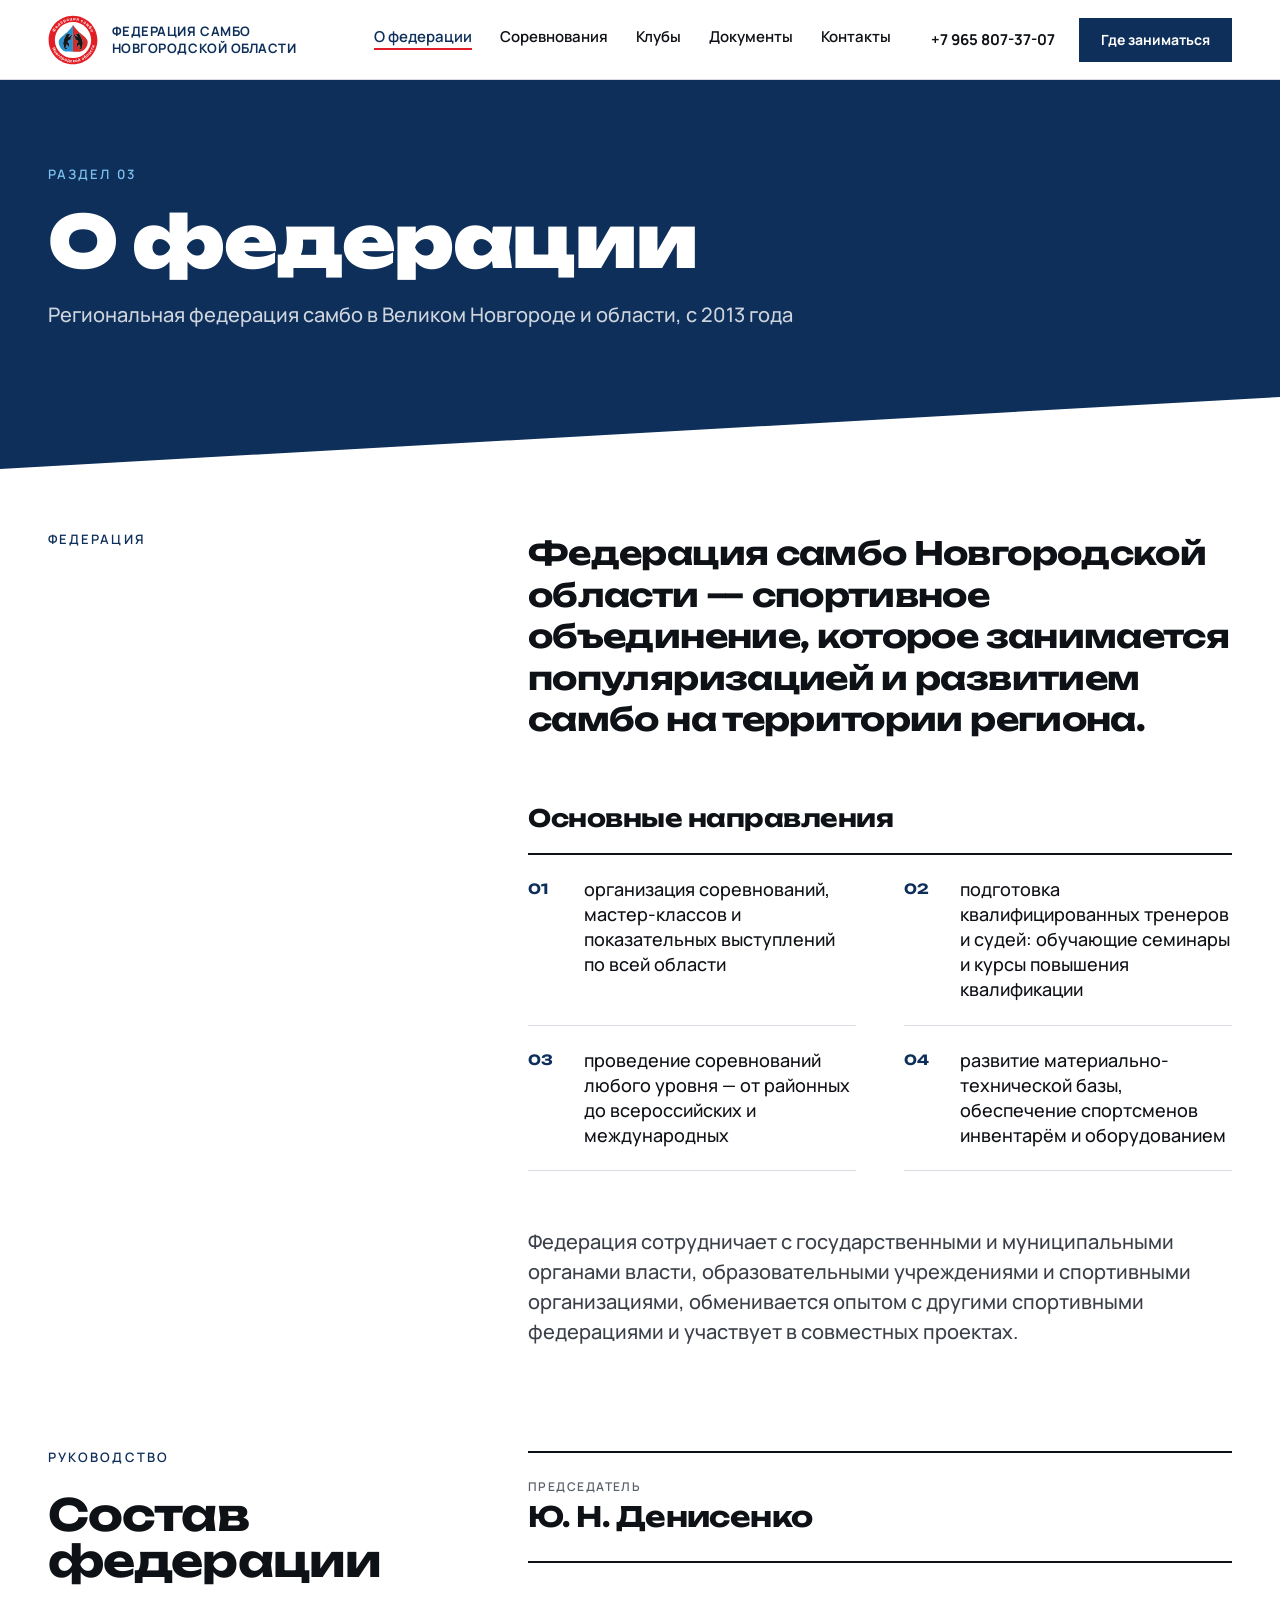
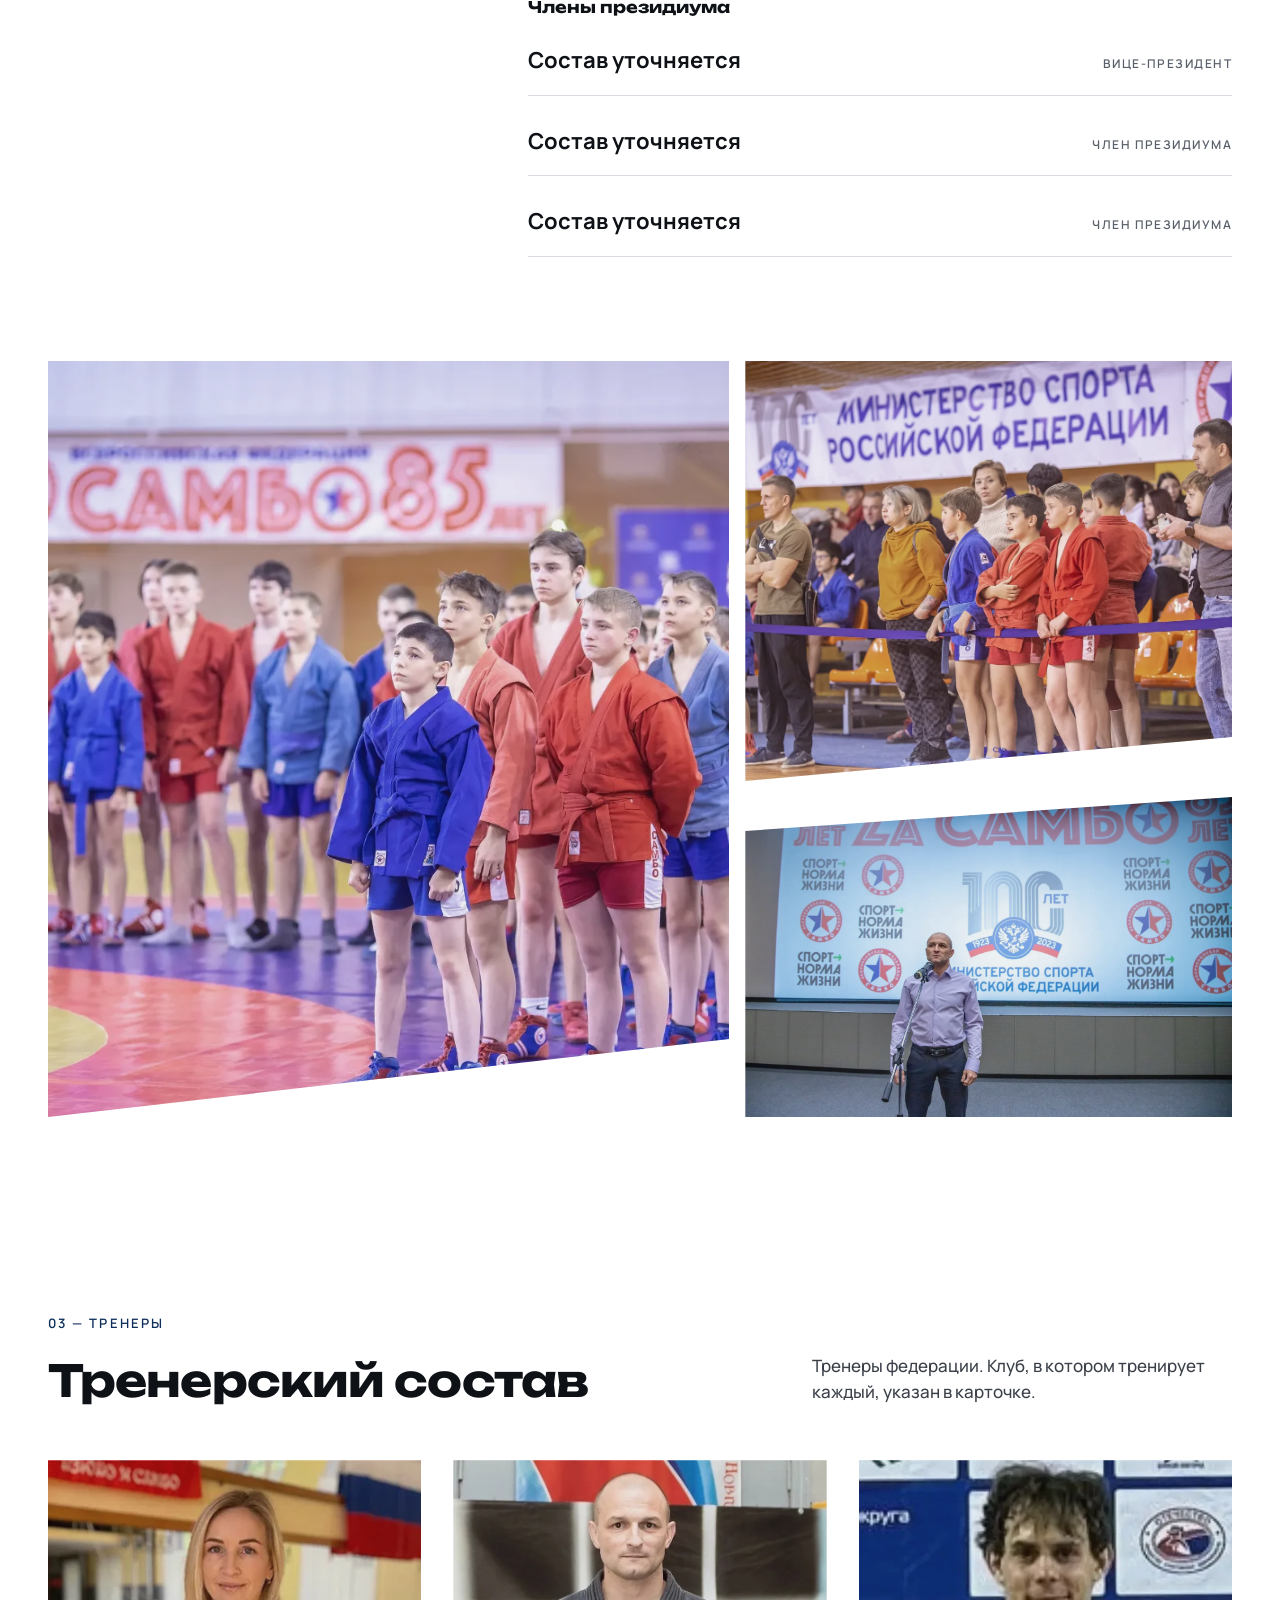
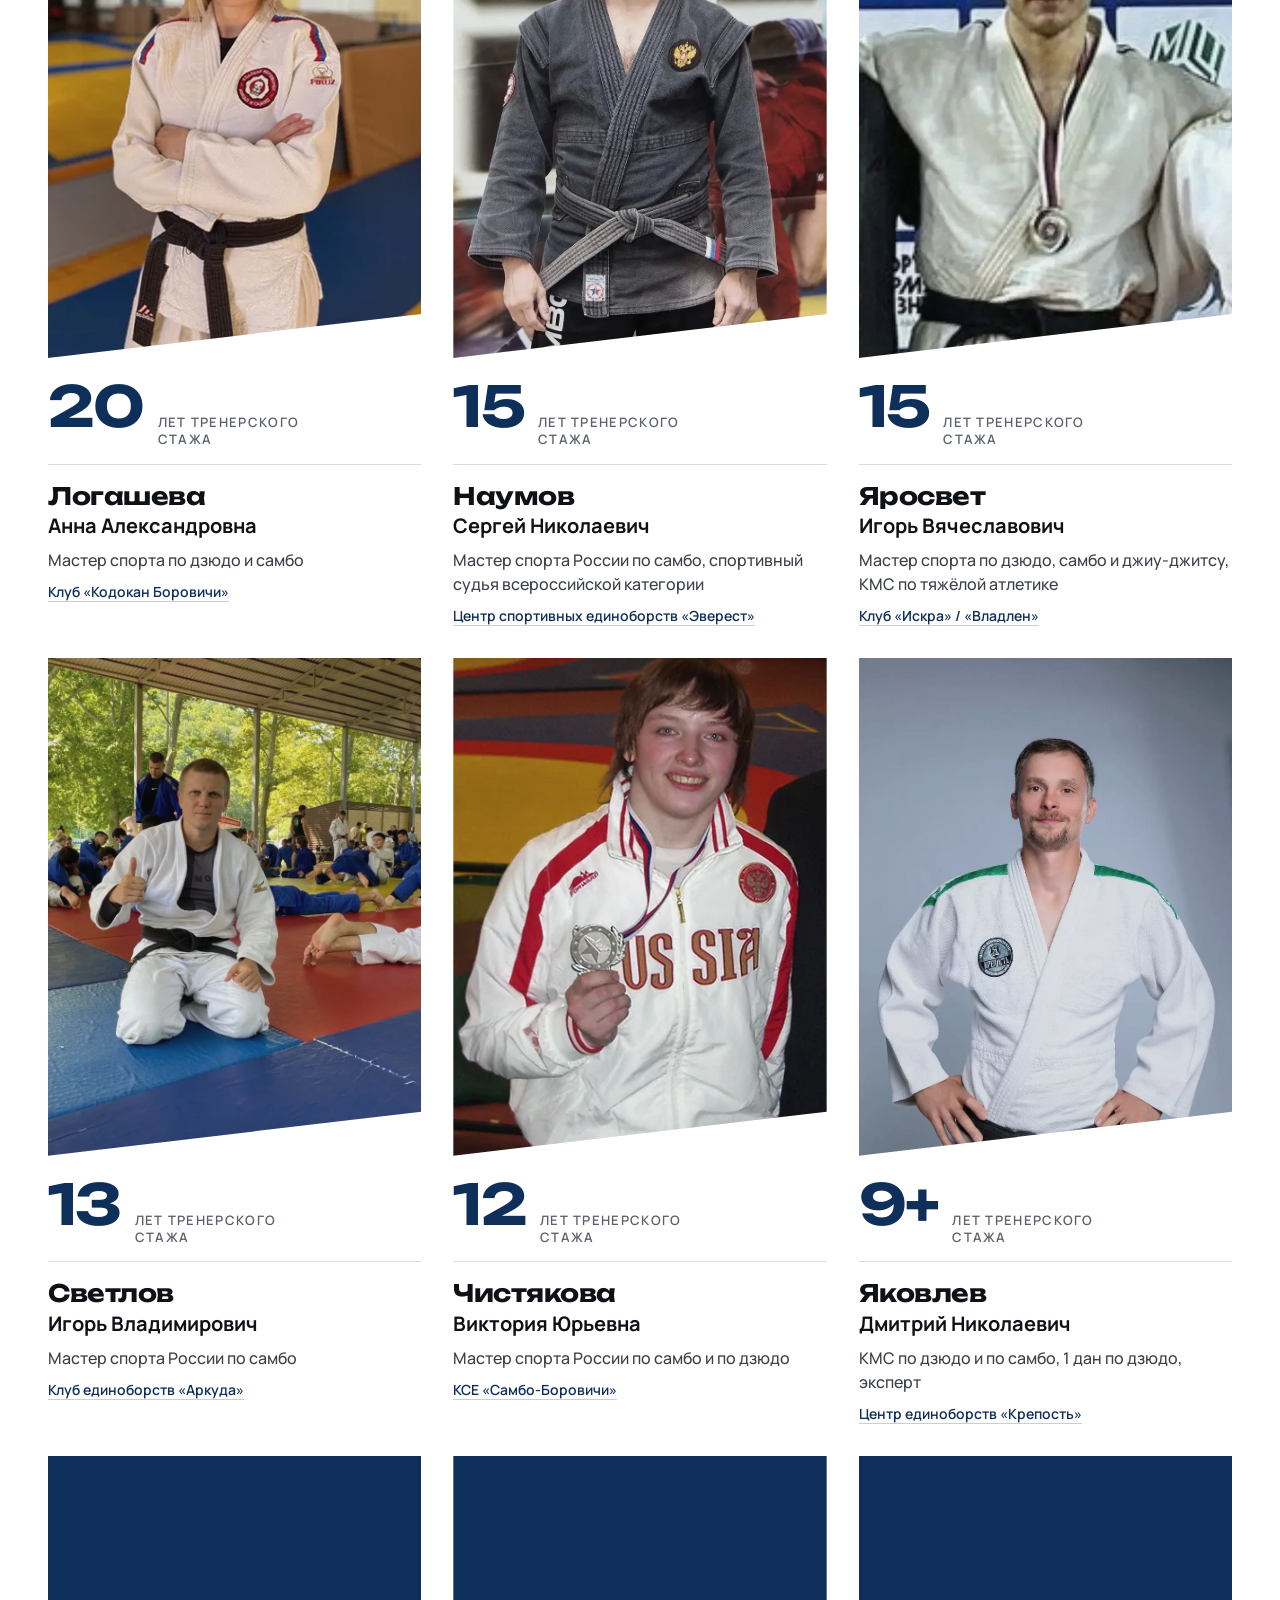
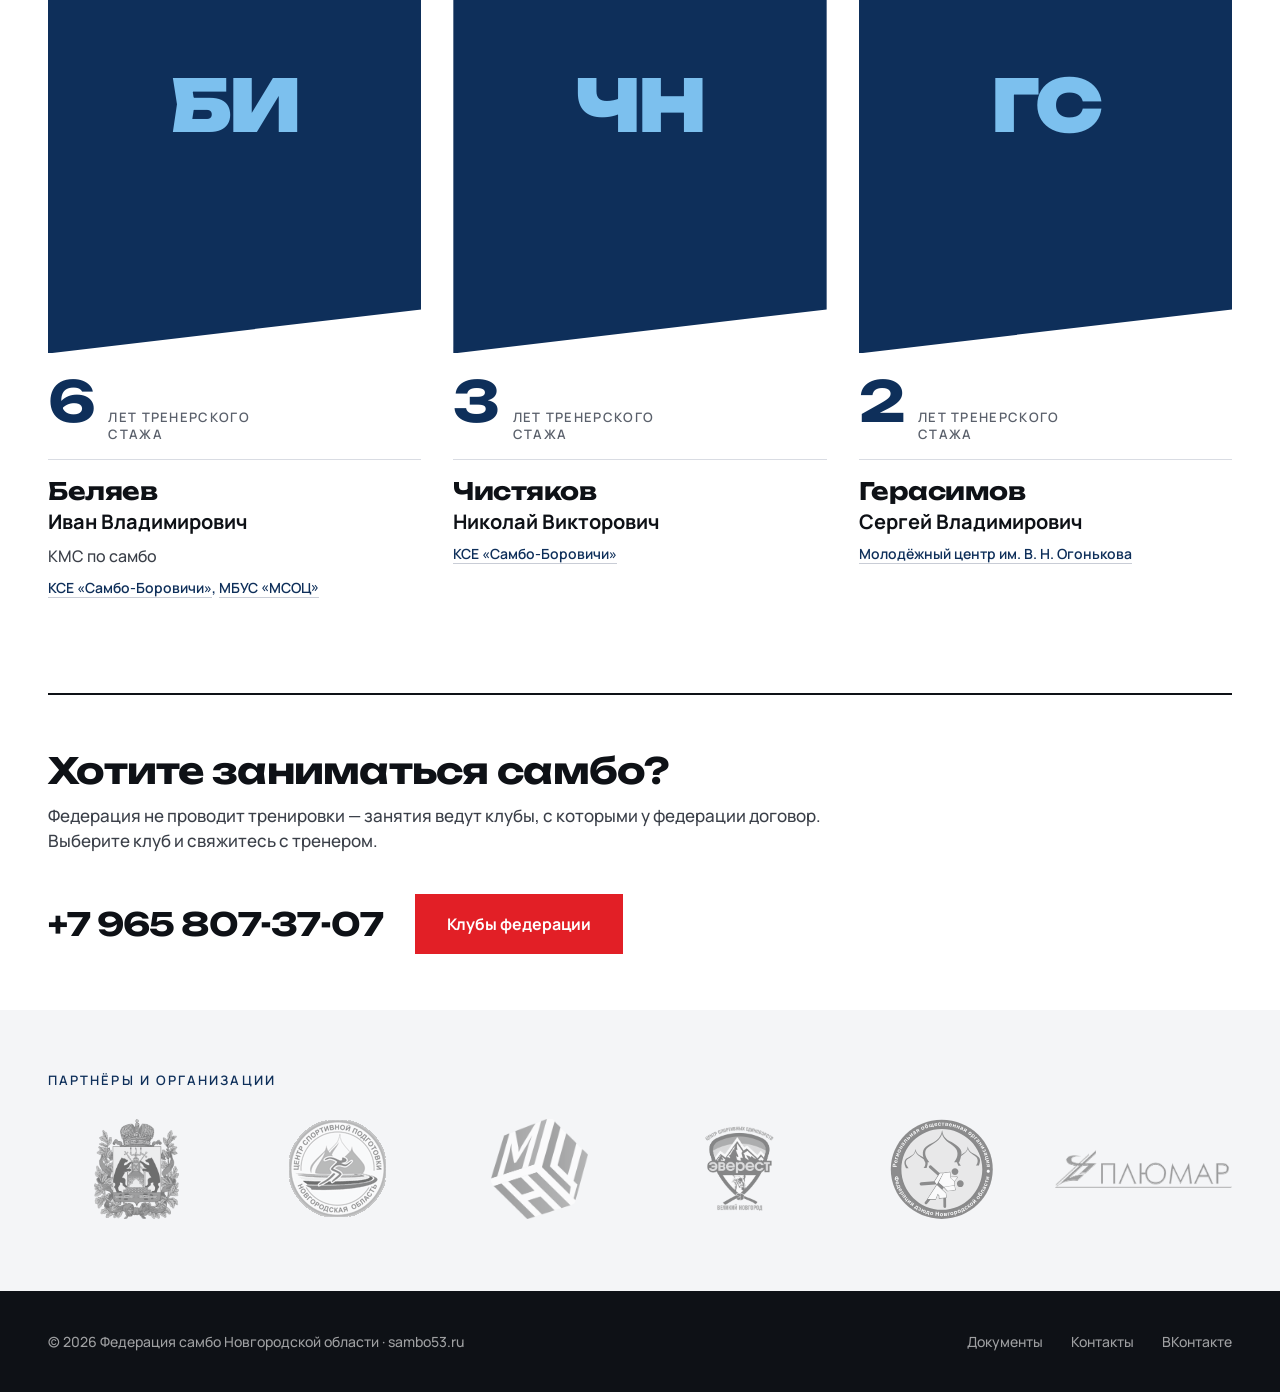
==== commit afc6a656: "Тренеры и клубы по материалам федерации 08.10.2026, устав Девять тренеров (данные Ксении Гавриловой)" ====
--- a/about.html
+++ b/about.html
@@ -53,29 +53,9 @@
 <section id="coaches">
   <div class="coaches-head">
     <div><div class="eyebrow">03 — Тренеры</div><h2>Тренерский состав</h2></div>
-    <p>Тренеры федерации. Тренируют в клубах федерации.</p>
+    <p>Тренеры федерации. Клуб, в котором тренирует каждый, указан в карточке.</p>
   </div>
-  <div class="coaches n5"><div class="coach">
-      <div class="photo"><img src="images/trener-yakovlev-dmitrii-nikolaevich.webp" alt="Яковлев Дмитрий Николаевич"></div>
-      <div class="exp"><b>8</b><span>лет тренерского<br>стажа</span></div>
-      <div><h3>Яковлев</h3><div class="fn">Дмитрий Николаевич</div><div class="rank">КМС по дзюдо и самбо</div></div>
-    </div><div class="coach">
-      <div class="photo"><img src="images/trener-svetlov-igor-vladimirovich.webp" alt="Светлов Игорь Владимирович"></div>
-      <div class="exp"><b>6</b><span>лет тренерского<br>стажа</span></div>
-      <div><h3>Светлов</h3><div class="fn">Игорь Владимирович</div><div class="rank">МС России по самбо и боевому самбо</div></div>
-    </div><div class="coach">
-      <div class="photo"><img src="images/trener-naumov-sergei-nikolaevich.webp" alt="Наумов Сергей Николаевич"></div>
-      <div class="exp"><b>12</b><span>лет тренерского<br>стажа</span></div>
-      <div><h3>Наумов</h3><div class="fn">Сергей Николаевич</div><div class="rank">Мастер спорта</div></div>
-    </div><div class="coach">
-      <div class="photo"><img src="images/trener-chistyakova-viktoriya-yurievna.webp" alt="Чистякова Виктория Юрьевна"></div>
-      <div class="exp"><b>9</b><span>лет тренерского<br>стажа</span></div>
-      <div><h3>Чистякова</h3><div class="fn">Виктория Юрьевна</div><div class="rank">Мастер спорта</div></div>
-    </div><div class="coach">
-      <div class="photo"><img src="images/trener-logashova-anna-aleksandrovna.webp" alt="Логашева Анна Александровна"></div>
-      <div class="exp"><b>16</b><span>лет тренерского<br>стажа</span></div>
-      <div><h3>Логашева</h3><div class="fn">Анна Александровна</div><div class="rank">Мастер спорта по дзюдо и самбо</div></div>
-    </div></div>
+  <div class="coaches"><div class="coach"><div class="photo"><img src="images/trener-logashova-anna-aleksandrovna.webp" alt="Логашева Анна Александровна"></div><div class="exp"><b>20</b><span>лет тренерского<br>стажа</span></div><div><h3>Логашева</h3><div class="fn">Анна Александровна</div><div class="rank">Мастер спорта по дзюдо и самбо</div><div class="cl"><a href="index.html#club-kodokan">Клуб «Кодокан Боровичи»</a></div></div></div><div class="coach"><div class="photo"><img src="images/trener-naumov-sergei-nikolaevich-2026.webp" alt="Наумов Сергей Николаевич"></div><div class="exp"><b>15</b><span>лет тренерского<br>стажа</span></div><div><h3>Наумов</h3><div class="fn">Сергей Николаевич</div><div class="rank">Мастер спорта России по самбо, спортивный судья всероссийской категории</div><div class="cl"><a href="index.html#club-everest">Центр спортивных единоборств «Эверест»</a></div></div></div><div class="coach"><div class="photo"><img src="images/trener-yarosvet-igor-vyacheslavovich.webp" alt="Яросвет Игорь Вячеславович"></div><div class="exp"><b>15</b><span>лет тренерского<br>стажа</span></div><div><h3>Яросвет</h3><div class="fn">Игорь Вячеславович</div><div class="rank">Мастер спорта по дзюдо, самбо и джиу-джитсу, КМС по тяжёлой атлетике</div><div class="cl"><a href="index.html#club-iskra">Клуб «Искра» / «Владлен»</a></div></div></div><div class="coach"><div class="photo"><img src="images/trener-svetlov-igor-vladimirovich.webp" alt="Светлов Игорь Владимирович"></div><div class="exp"><b>13</b><span>лет тренерского<br>стажа</span></div><div><h3>Светлов</h3><div class="fn">Игорь Владимирович</div><div class="rank">Мастер спорта России по самбо</div><div class="cl"><a href="index.html#club-arkuda">Клуб единоборств «Аркуда»</a></div></div></div><div class="coach"><div class="photo"><img src="images/trener-chistyakova-viktoriya-yurievna.webp" alt="Чистякова Виктория Юрьевна"></div><div class="exp"><b>12</b><span>лет тренерского<br>стажа</span></div><div><h3>Чистякова</h3><div class="fn">Виктория Юрьевна</div><div class="rank">Мастер спорта России по самбо и по дзюдо</div><div class="cl"><a href="index.html#club-sambo-borovichi">КСЕ «Самбо-Боровичи»</a></div></div></div><div class="coach"><div class="photo"><img src="images/trener-yakovlev-dmitrii-nikolaevich-2026.webp" alt="Яковлев Дмитрий Николаевич"></div><div class="exp"><b>9+</b><span>лет тренерского<br>стажа</span></div><div><h3>Яковлев</h3><div class="fn">Дмитрий Николаевич</div><div class="rank">КМС по дзюдо и по самбо, 1 дан по дзюдо, эксперт</div><div class="cl"><a href="index.html#club-krepost">Центр единоборств «Крепость»</a></div></div></div><div class="coach"><div class="photo ini" aria-hidden="true"><span>БИ</span></div><div class="exp"><b>6</b><span>лет тренерского<br>стажа</span></div><div><h3>Беляев</h3><div class="fn">Иван Владимирович</div><div class="rank">КМС по самбо</div><div class="cl"><a href="index.html#club-sambo-borovichi">КСЕ «Самбо-Боровичи»</a>, <a href="index.html#club-msoc">МБУС «МСОЦ»</a></div></div></div><div class="coach"><div class="photo ini" aria-hidden="true"><span>ЧН</span></div><div class="exp"><b>3</b><span>лет тренерского<br>стажа</span></div><div><h3>Чистяков</h3><div class="fn">Николай Викторович</div><div class="cl"><a href="index.html#club-sambo-borovichi">КСЕ «Самбо-Боровичи»</a></div></div></div><div class="coach"><div class="photo ini" aria-hidden="true"><span>ГС</span></div><div class="exp"><b>2</b><span>лет тренерского<br>стажа</span></div><div><h3>Герасимов</h3><div class="fn">Сергей Владимирович</div><div class="cl"><a href="index.html#club-mc-ogonkova">Молодёжный центр им. В. Н. Огонькова</a></div></div></div></div>
 </section>
 <section class="cta-strip">
   <div><h2>Хотите заниматься самбо?</h2><div class="sub">Федерация не проводит тренировки — занятия ведут клубы, с которыми у федерации договор.<br>Выберите клуб и свяжитесь с тренером.</div></div>
--- a/assets/site.css
+++ b/assets/site.css
@@ -465,3 +465,29 @@
 @media(max-width:640px){.arow .note{font-size:14px}}
 /* пять тренеров — в один ряд на широком экране */
 @media(min-width:1101px){.coaches.n5{grid-template-columns:repeat(5,1fr);gap:24px}.coaches.n5 .exp b{font-size:48px}.coaches.n5 .coach .fn{font-size:18px}}
+/* ───── клубы федерации: по городам, карточки в две колонки (самбо, 12.10.2026) ───── */
+.club-city{font:600 12px/1 Manrope,sans-serif;letter-spacing:.16em;text-transform:uppercase;color:var(--muted);margin:8px 0 18px}
+.club-city:not(:first-child){margin-top:48px}
+.clubs-grid{display:grid;grid-template-columns:1fr 1fr;gap:36px 40px}
+.clubs .club{border-top:2px solid var(--ink);padding-top:20px;display:flex;flex-direction:column;gap:10px;min-width:0;scroll-margin-top:100px}
+.clubs .club h3{font-size:21px;line-height:1.2}
+.clubs .club .addr{font-size:16px;color:var(--text)}
+.clubs .club p{margin:0;font-size:15px;color:var(--muted)}
+.clubs .club .who{font:600 15px/1.4 Manrope,sans-serif}
+.clubs .club .who span{display:block;font:600 11px/1 Manrope,sans-serif;letter-spacing:.12em;text-transform:uppercase;color:var(--muted);margin-bottom:6px}
+.clubs .club-links{display:flex;gap:10px;flex-wrap:wrap;margin-top:6px}
+.clubs .club-links .btn-out{height:42px;padding:0 16px;font-size:13px}
+/* тренер: клуб под званием, карточка без фото — инициалы */
+.coach .cl{margin-top:10px;font:600 14px/1.4 Manrope,sans-serif;color:var(--blue)}
+.coach .cl a{border-bottom:1px solid var(--line-dark)}
+.coach .cl a:hover{border-color:var(--gold)}
+.photo.ini{background:var(--blue);display:flex;align-items:center;justify-content:center}
+.photo.ini span{font:900 72px/1 Unbounded,Manrope,sans-serif;letter-spacing:-.04em;color:var(--gold-text)}
+@media(max-width:640px){
+  .clubs-grid{grid-template-columns:1fr;gap:28px}
+  .club-city:not(:first-child){margin-top:36px}
+  .clubs .club h3{font-size:19px}
+  .clubs .club-links .btn-out{width:auto}
+  .photo.ini span{font-size:36px}
+  .coach .cl{font-size:13px;margin-top:6px}
+}
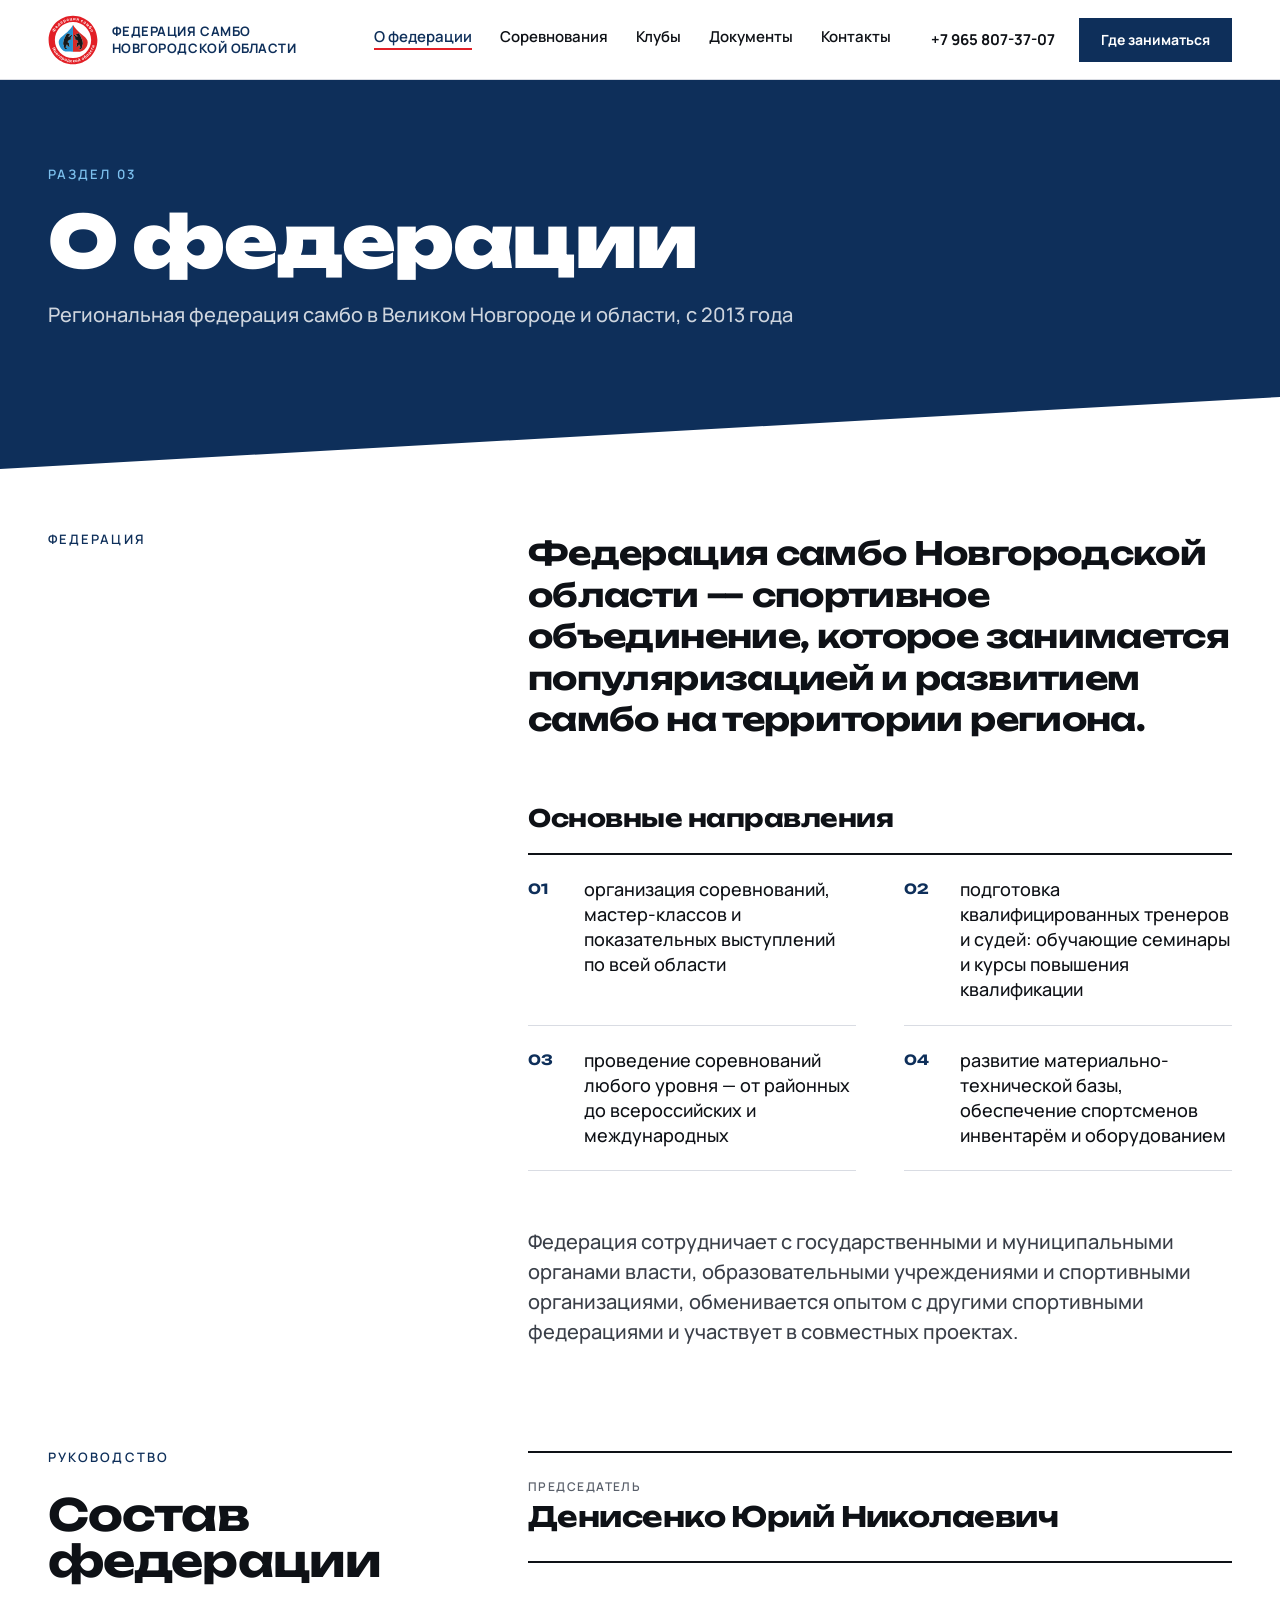
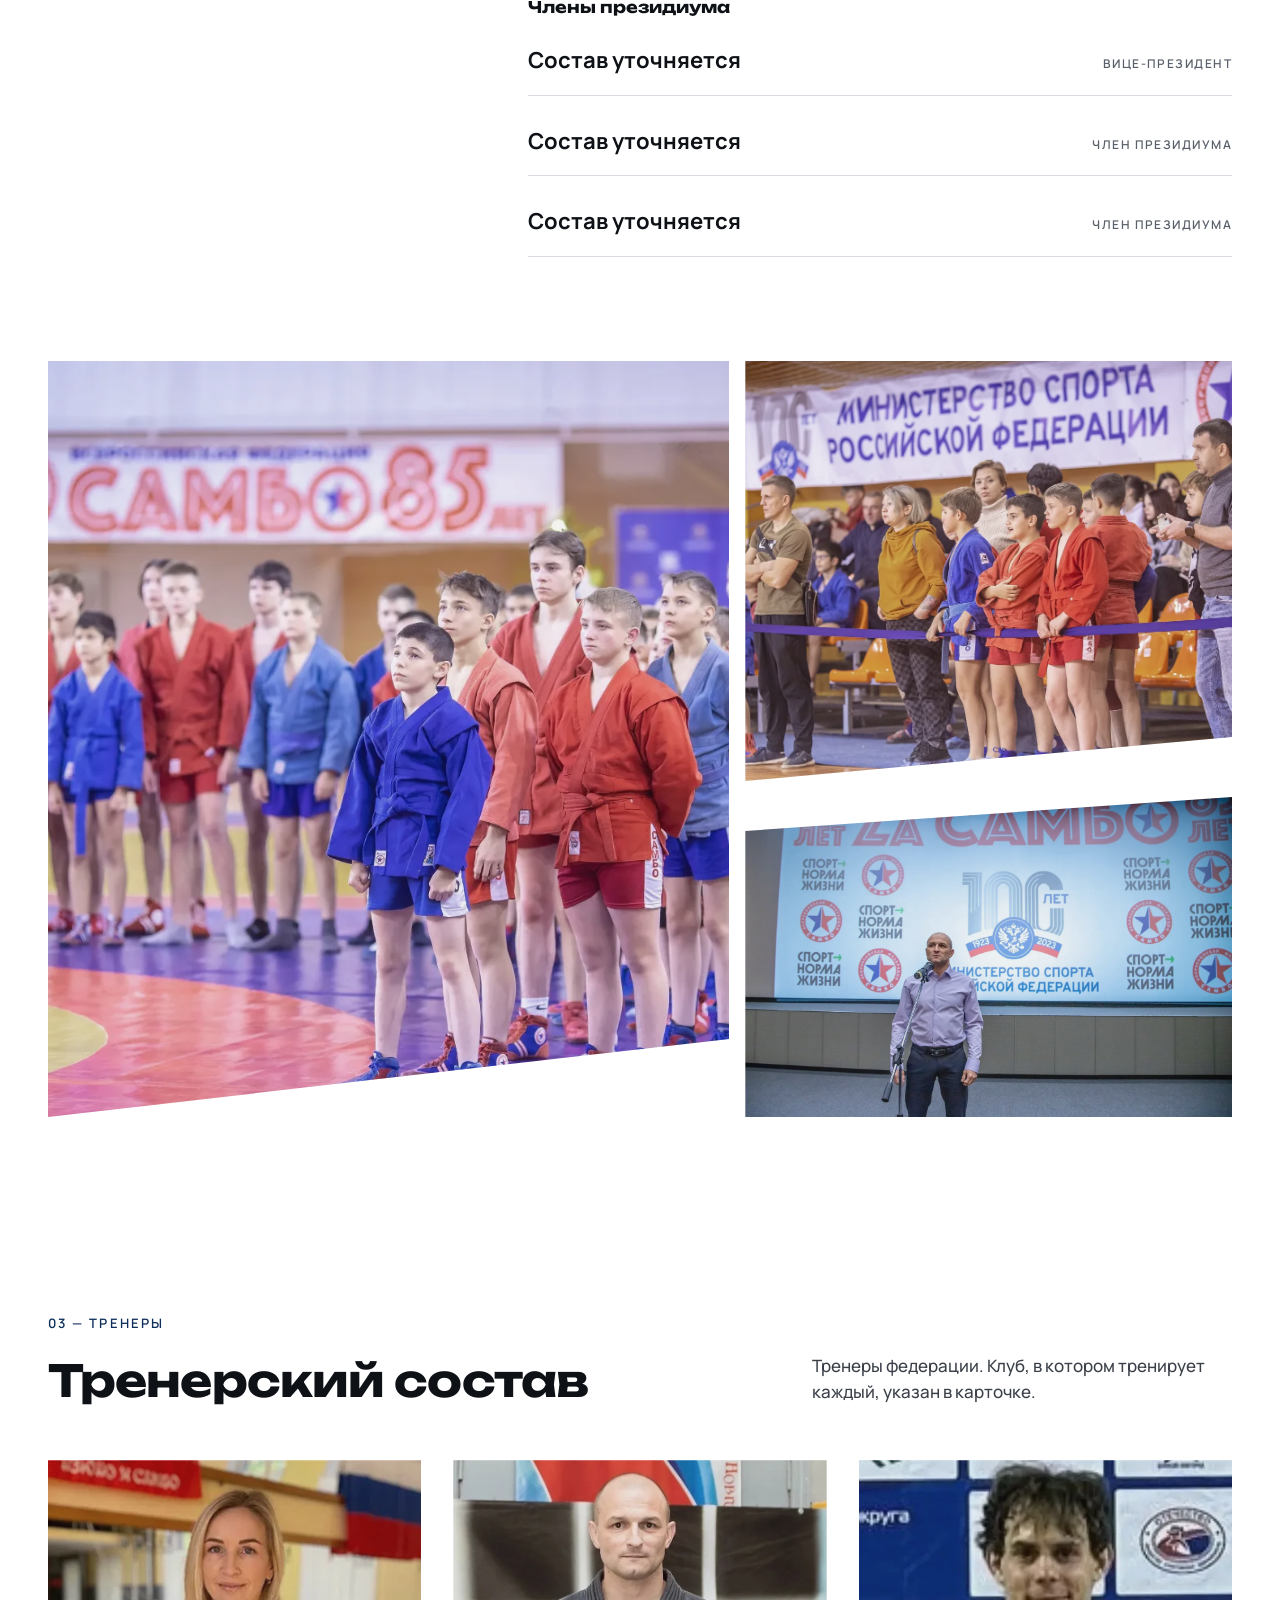
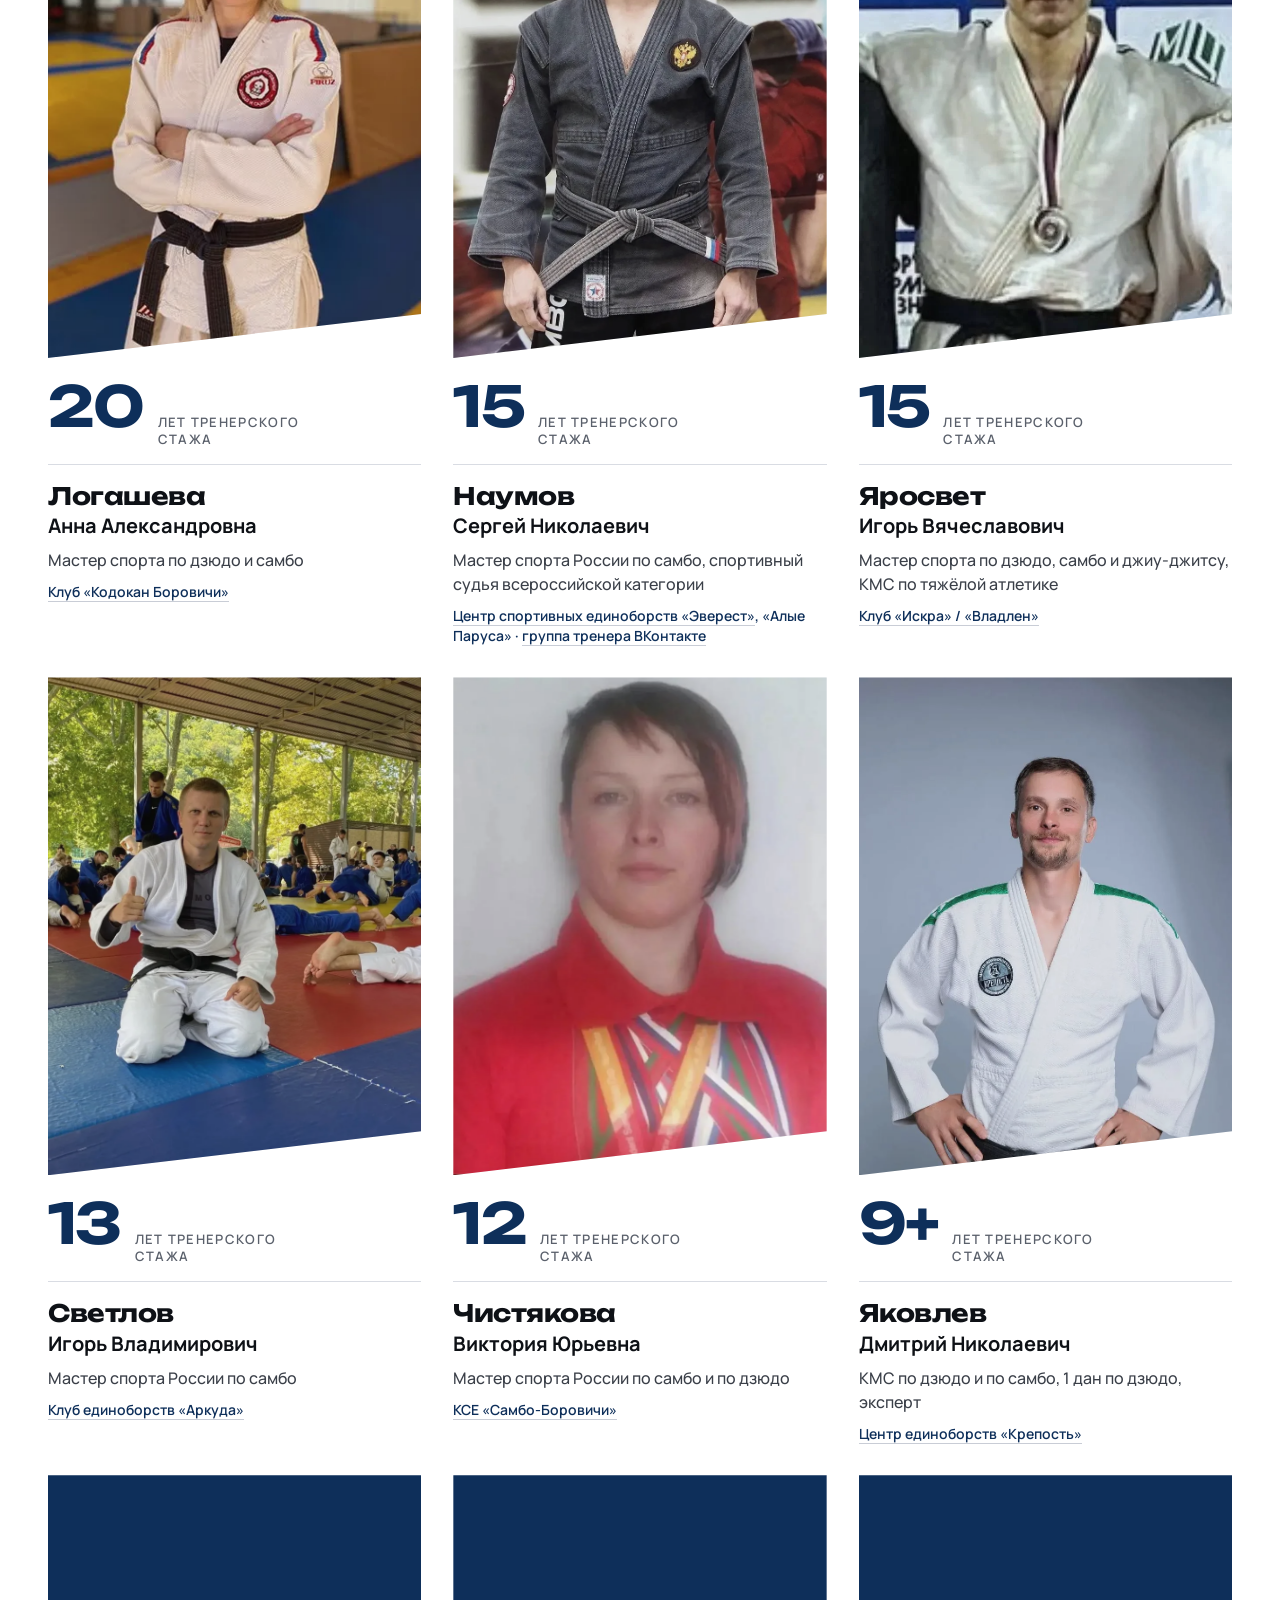
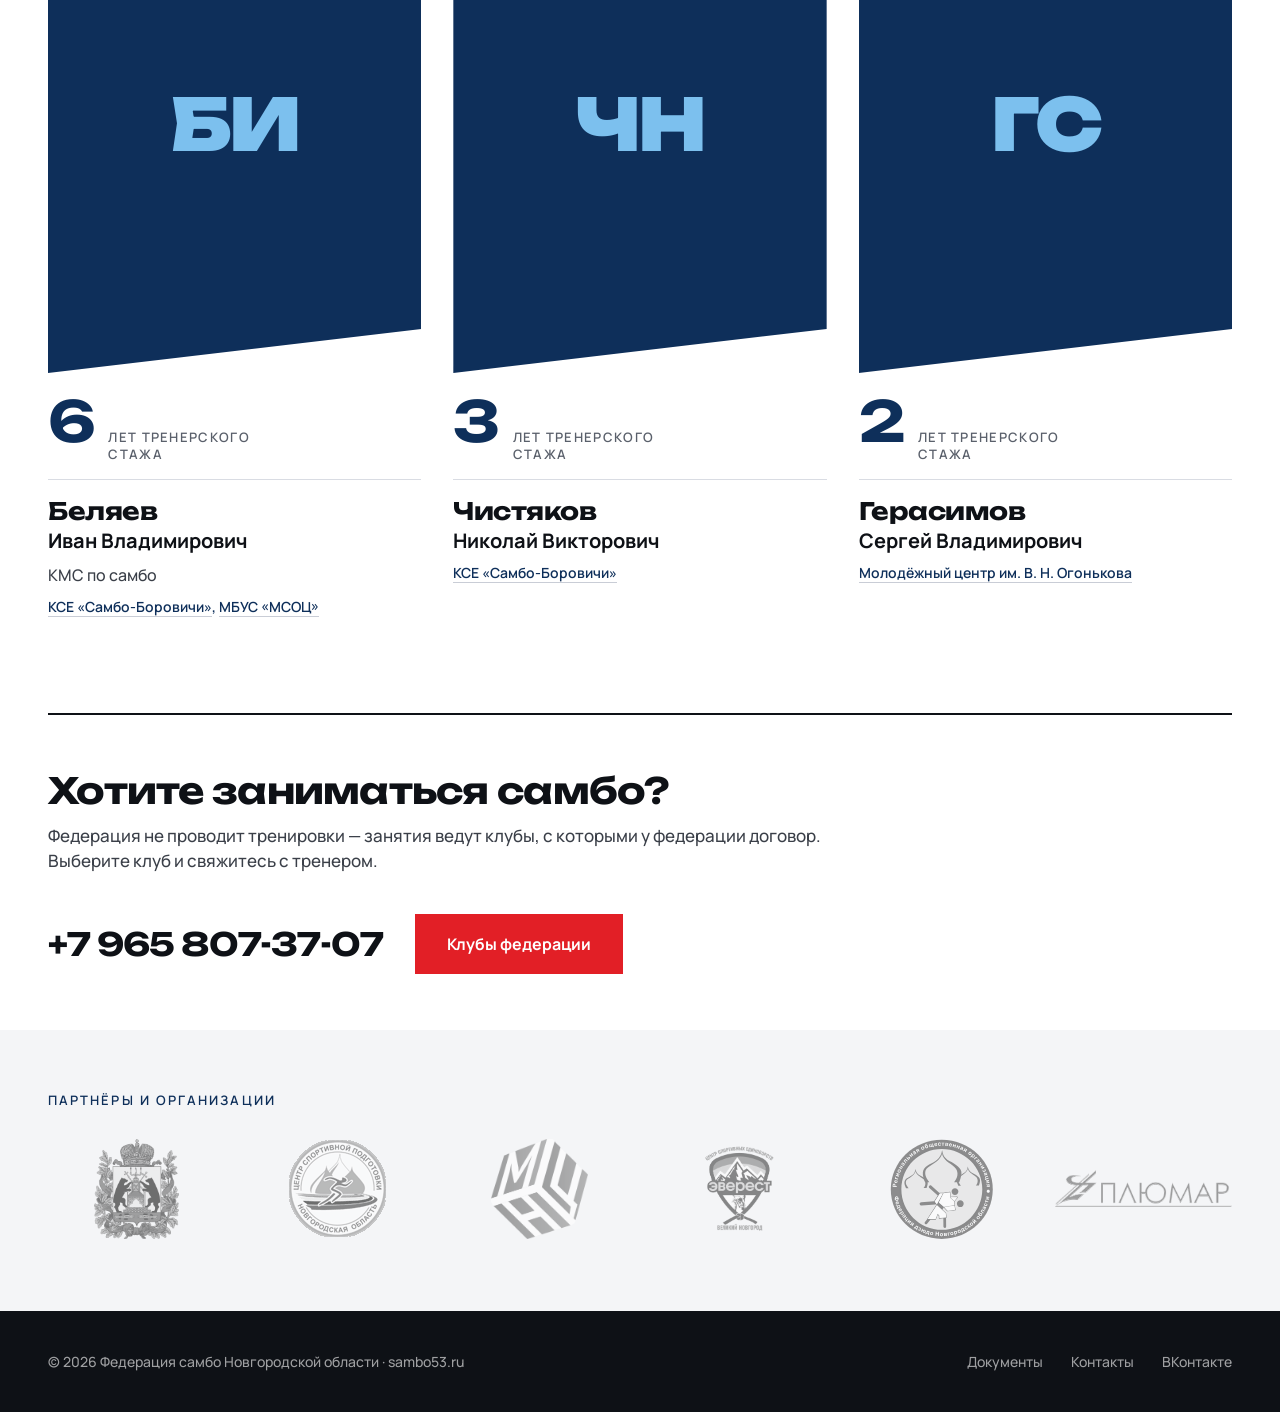
==== commit a8dd5938: "Календарь 2026 и материалы федерации от 15.10.2026 Календарный план самбо на 2026 год; архив: первен" ====
--- a/about.html
+++ b/about.html
@@ -42,7 +42,7 @@
 <section id="leadership" class="sec two" style="padding-top:0;align-items:start">
   <div><div class="eyebrow">Руководство</div><h2>Состав федерации</h2></div>
   <div class="lead-list">
-    <div class="lead-card head"><div class="role">Председатель</div><div class="name">Ю. Н. Денисенко</div></div>
+    <div class="lead-card head"><div class="role">Председатель</div><div class="name">Денисенко Юрий Николаевич</div></div>
     <div class="lead-h">Члены президиума</div>
     <div class="lead-card"><div class="name">Состав уточняется</div><div class="role">Вице-президент</div></div>
     <div class="lead-card"><div class="name">Состав уточняется</div><div class="role">Член президиума</div></div>
@@ -55,7 +55,7 @@
     <div><div class="eyebrow">03 — Тренеры</div><h2>Тренерский состав</h2></div>
     <p>Тренеры федерации. Клуб, в котором тренирует каждый, указан в карточке.</p>
   </div>
-  <div class="coaches"><div class="coach"><div class="photo"><img src="images/trener-logashova-anna-aleksandrovna.webp" alt="Логашева Анна Александровна"></div><div class="exp"><b>20</b><span>лет тренерского<br>стажа</span></div><div><h3>Логашева</h3><div class="fn">Анна Александровна</div><div class="rank">Мастер спорта по дзюдо и самбо</div><div class="cl"><a href="index.html#club-kodokan">Клуб «Кодокан Боровичи»</a></div></div></div><div class="coach"><div class="photo"><img src="images/trener-naumov-sergei-nikolaevich-2026.webp" alt="Наумов Сергей Николаевич"></div><div class="exp"><b>15</b><span>лет тренерского<br>стажа</span></div><div><h3>Наумов</h3><div class="fn">Сергей Николаевич</div><div class="rank">Мастер спорта России по самбо, спортивный судья всероссийской категории</div><div class="cl"><a href="index.html#club-everest">Центр спортивных единоборств «Эверест»</a></div></div></div><div class="coach"><div class="photo"><img src="images/trener-yarosvet-igor-vyacheslavovich.webp" alt="Яросвет Игорь Вячеславович"></div><div class="exp"><b>15</b><span>лет тренерского<br>стажа</span></div><div><h3>Яросвет</h3><div class="fn">Игорь Вячеславович</div><div class="rank">Мастер спорта по дзюдо, самбо и джиу-джитсу, КМС по тяжёлой атлетике</div><div class="cl"><a href="index.html#club-iskra">Клуб «Искра» / «Владлен»</a></div></div></div><div class="coach"><div class="photo"><img src="images/trener-svetlov-igor-vladimirovich.webp" alt="Светлов Игорь Владимирович"></div><div class="exp"><b>13</b><span>лет тренерского<br>стажа</span></div><div><h3>Светлов</h3><div class="fn">Игорь Владимирович</div><div class="rank">Мастер спорта России по самбо</div><div class="cl"><a href="index.html#club-arkuda">Клуб единоборств «Аркуда»</a></div></div></div><div class="coach"><div class="photo"><img src="images/trener-chistyakova-viktoriya-yurievna.webp" alt="Чистякова Виктория Юрьевна"></div><div class="exp"><b>12</b><span>лет тренерского<br>стажа</span></div><div><h3>Чистякова</h3><div class="fn">Виктория Юрьевна</div><div class="rank">Мастер спорта России по самбо и по дзюдо</div><div class="cl"><a href="index.html#club-sambo-borovichi">КСЕ «Самбо-Боровичи»</a></div></div></div><div class="coach"><div class="photo"><img src="images/trener-yakovlev-dmitrii-nikolaevich-2026.webp" alt="Яковлев Дмитрий Николаевич"></div><div class="exp"><b>9+</b><span>лет тренерского<br>стажа</span></div><div><h3>Яковлев</h3><div class="fn">Дмитрий Николаевич</div><div class="rank">КМС по дзюдо и по самбо, 1 дан по дзюдо, эксперт</div><div class="cl"><a href="index.html#club-krepost">Центр единоборств «Крепость»</a></div></div></div><div class="coach"><div class="photo ini" aria-hidden="true"><span>БИ</span></div><div class="exp"><b>6</b><span>лет тренерского<br>стажа</span></div><div><h3>Беляев</h3><div class="fn">Иван Владимирович</div><div class="rank">КМС по самбо</div><div class="cl"><a href="index.html#club-sambo-borovichi">КСЕ «Самбо-Боровичи»</a>, <a href="index.html#club-msoc">МБУС «МСОЦ»</a></div></div></div><div class="coach"><div class="photo ini" aria-hidden="true"><span>ЧН</span></div><div class="exp"><b>3</b><span>лет тренерского<br>стажа</span></div><div><h3>Чистяков</h3><div class="fn">Николай Викторович</div><div class="cl"><a href="index.html#club-sambo-borovichi">КСЕ «Самбо-Боровичи»</a></div></div></div><div class="coach"><div class="photo ini" aria-hidden="true"><span>ГС</span></div><div class="exp"><b>2</b><span>лет тренерского<br>стажа</span></div><div><h3>Герасимов</h3><div class="fn">Сергей Владимирович</div><div class="cl"><a href="index.html#club-mc-ogonkova">Молодёжный центр им. В. Н. Огонькова</a></div></div></div></div>
+  <div class="coaches"><div class="coach"><div class="photo"><img src="images/trener-logashova-anna-aleksandrovna.webp" alt="Логашева Анна Александровна"></div><div class="exp"><b>20</b><span>лет тренерского<br>стажа</span></div><div><h3>Логашева</h3><div class="fn">Анна Александровна</div><div class="rank">Мастер спорта по дзюдо и самбо</div><div class="cl"><a href="index.html#club-kodokan">Клуб «Кодокан Боровичи»</a></div></div></div><div class="coach"><div class="photo"><img src="images/trener-naumov-sergei-nikolaevich-2026.webp" alt="Наумов Сергей Николаевич"></div><div class="exp"><b>15</b><span>лет тренерского<br>стажа</span></div><div><h3>Наумов</h3><div class="fn">Сергей Николаевич</div><div class="rank">Мастер спорта России по самбо, спортивный судья всероссийской категории</div><div class="cl"><a href="index.html#club-everest">Центр спортивных единоборств «Эверест»</a>, «Алые Паруса» · <a href="https://vk.ru/club160283688" target="_blank" rel="noopener">группа тренера ВКонтакте</a></div></div></div><div class="coach"><div class="photo"><img src="images/trener-yarosvet-igor-vyacheslavovich.webp" alt="Яросвет Игорь Вячеславович"></div><div class="exp"><b>15</b><span>лет тренерского<br>стажа</span></div><div><h3>Яросвет</h3><div class="fn">Игорь Вячеславович</div><div class="rank">Мастер спорта по дзюдо, самбо и джиу-джитсу, КМС по тяжёлой атлетике</div><div class="cl"><a href="index.html#club-iskra">Клуб «Искра» / «Владлен»</a></div></div></div><div class="coach"><div class="photo"><img src="images/trener-svetlov-igor-vladimirovich.webp" alt="Светлов Игорь Владимирович"></div><div class="exp"><b>13</b><span>лет тренерского<br>стажа</span></div><div><h3>Светлов</h3><div class="fn">Игорь Владимирович</div><div class="rank">Мастер спорта России по самбо</div><div class="cl"><a href="index.html#club-arkuda">Клуб единоборств «Аркуда»</a></div></div></div><div class="coach"><div class="photo"><img src="images/trener-chistyakova-viktoriya-yurievna-2026.webp" alt="Чистякова Виктория Юрьевна"></div><div class="exp"><b>12</b><span>лет тренерского<br>стажа</span></div><div><h3>Чистякова</h3><div class="fn">Виктория Юрьевна</div><div class="rank">Мастер спорта России по самбо и по дзюдо</div><div class="cl"><a href="index.html#club-sambo-borovichi">КСЕ «Самбо-Боровичи»</a></div></div></div><div class="coach"><div class="photo"><img src="images/trener-yakovlev-dmitrii-nikolaevich-2026.webp" alt="Яковлев Дмитрий Николаевич"></div><div class="exp"><b>9+</b><span>лет тренерского<br>стажа</span></div><div><h3>Яковлев</h3><div class="fn">Дмитрий Николаевич</div><div class="rank">КМС по дзюдо и по самбо, 1 дан по дзюдо, эксперт</div><div class="cl"><a href="index.html#club-krepost">Центр единоборств «Крепость»</a></div></div></div><div class="coach"><div class="photo ini" aria-hidden="true"><span>БИ</span></div><div class="exp"><b>6</b><span>лет тренерского<br>стажа</span></div><div><h3>Беляев</h3><div class="fn">Иван Владимирович</div><div class="rank">КМС по самбо</div><div class="cl"><a href="index.html#club-sambo-borovichi">КСЕ «Самбо-Боровичи»</a>, <a href="index.html#club-msoc">МБУС «МСОЦ»</a></div></div></div><div class="coach"><div class="photo ini" aria-hidden="true"><span>ЧН</span></div><div class="exp"><b>3</b><span>лет тренерского<br>стажа</span></div><div><h3>Чистяков</h3><div class="fn">Николай Викторович</div><div class="cl"><a href="index.html#club-sambo-borovichi">КСЕ «Самбо-Боровичи»</a></div></div></div><div class="coach"><div class="photo ini" aria-hidden="true"><span>ГС</span></div><div class="exp"><b>2</b><span>лет тренерского<br>стажа</span></div><div><h3>Герасимов</h3><div class="fn">Сергей Владимирович</div><div class="cl"><a href="index.html#club-mc-ogonkova">Молодёжный центр им. В. Н. Огонькова</a></div></div></div></div>
 </section>
 <section class="cta-strip">
   <div><h2>Хотите заниматься самбо?</h2><div class="sub">Федерация не проводит тренировки — занятия ведут клубы, с которыми у федерации договор.<br>Выберите клуб и свяжитесь с тренером.</div></div>
